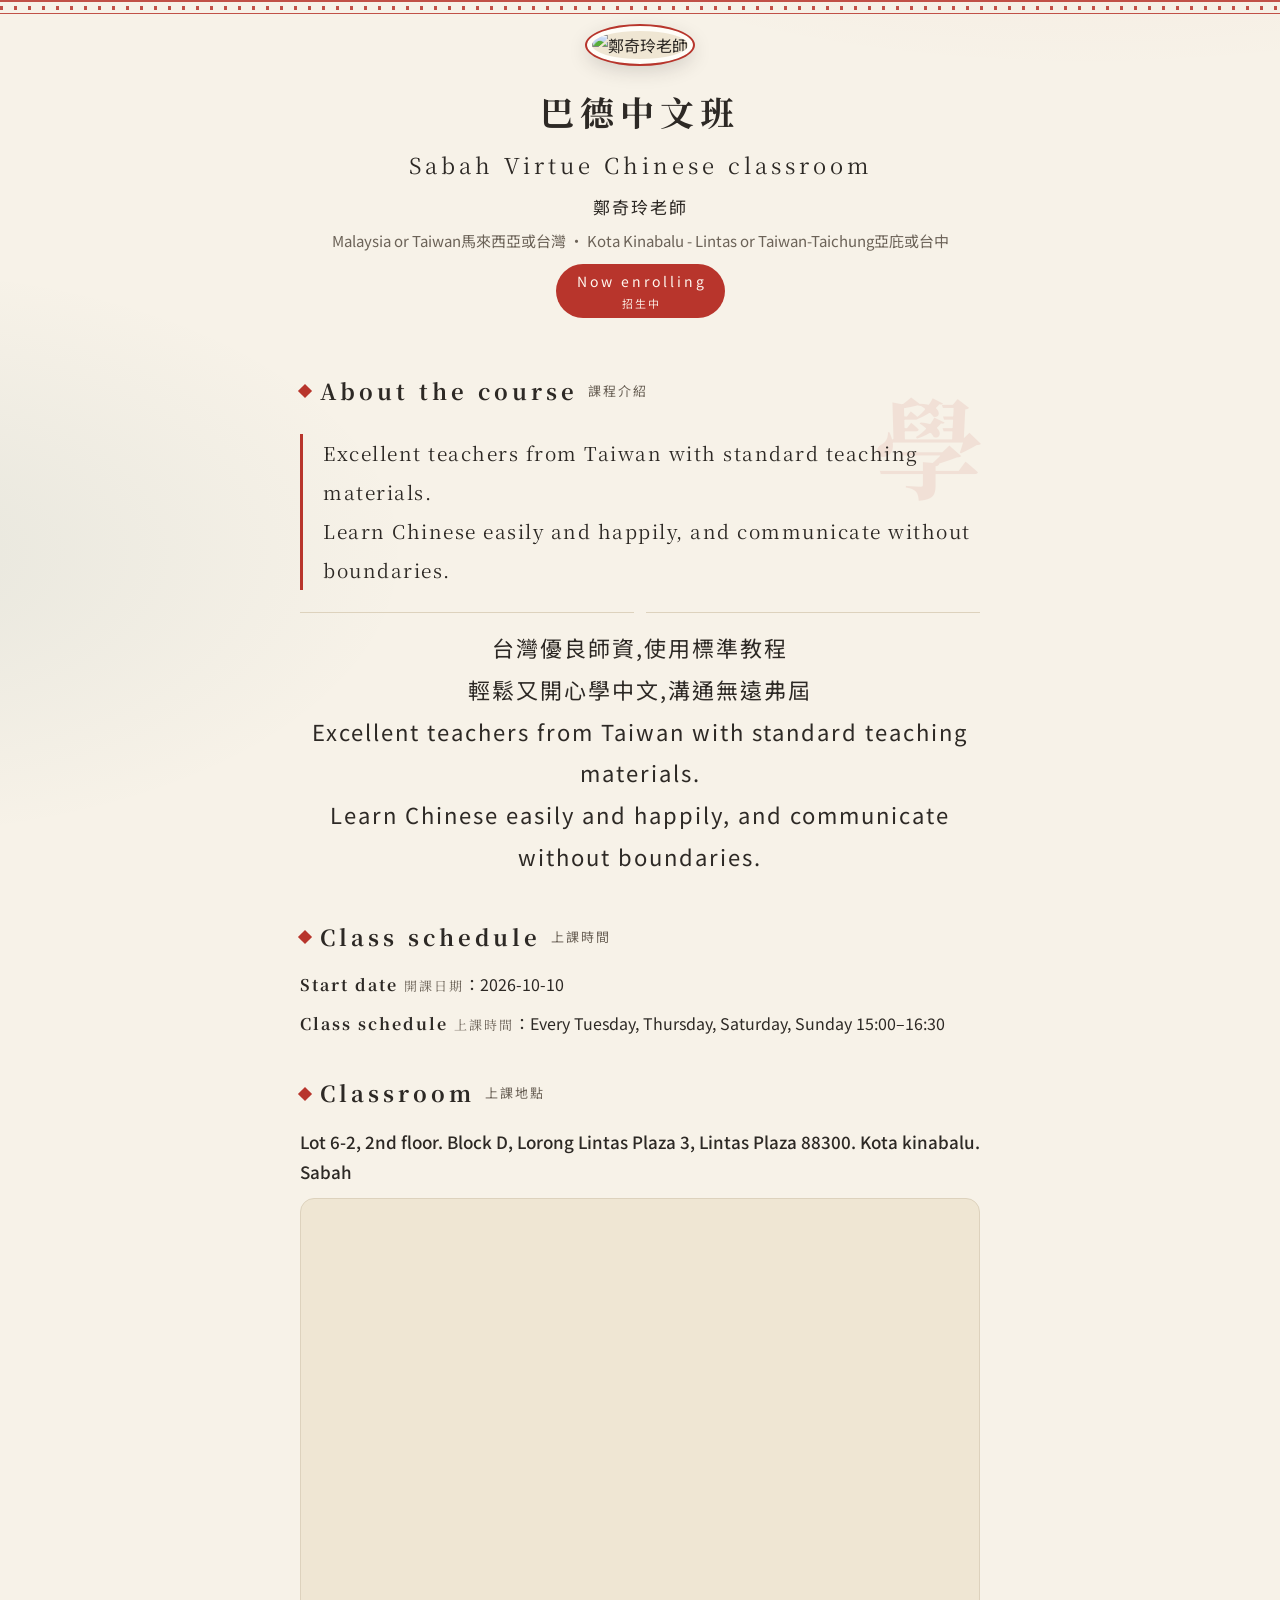
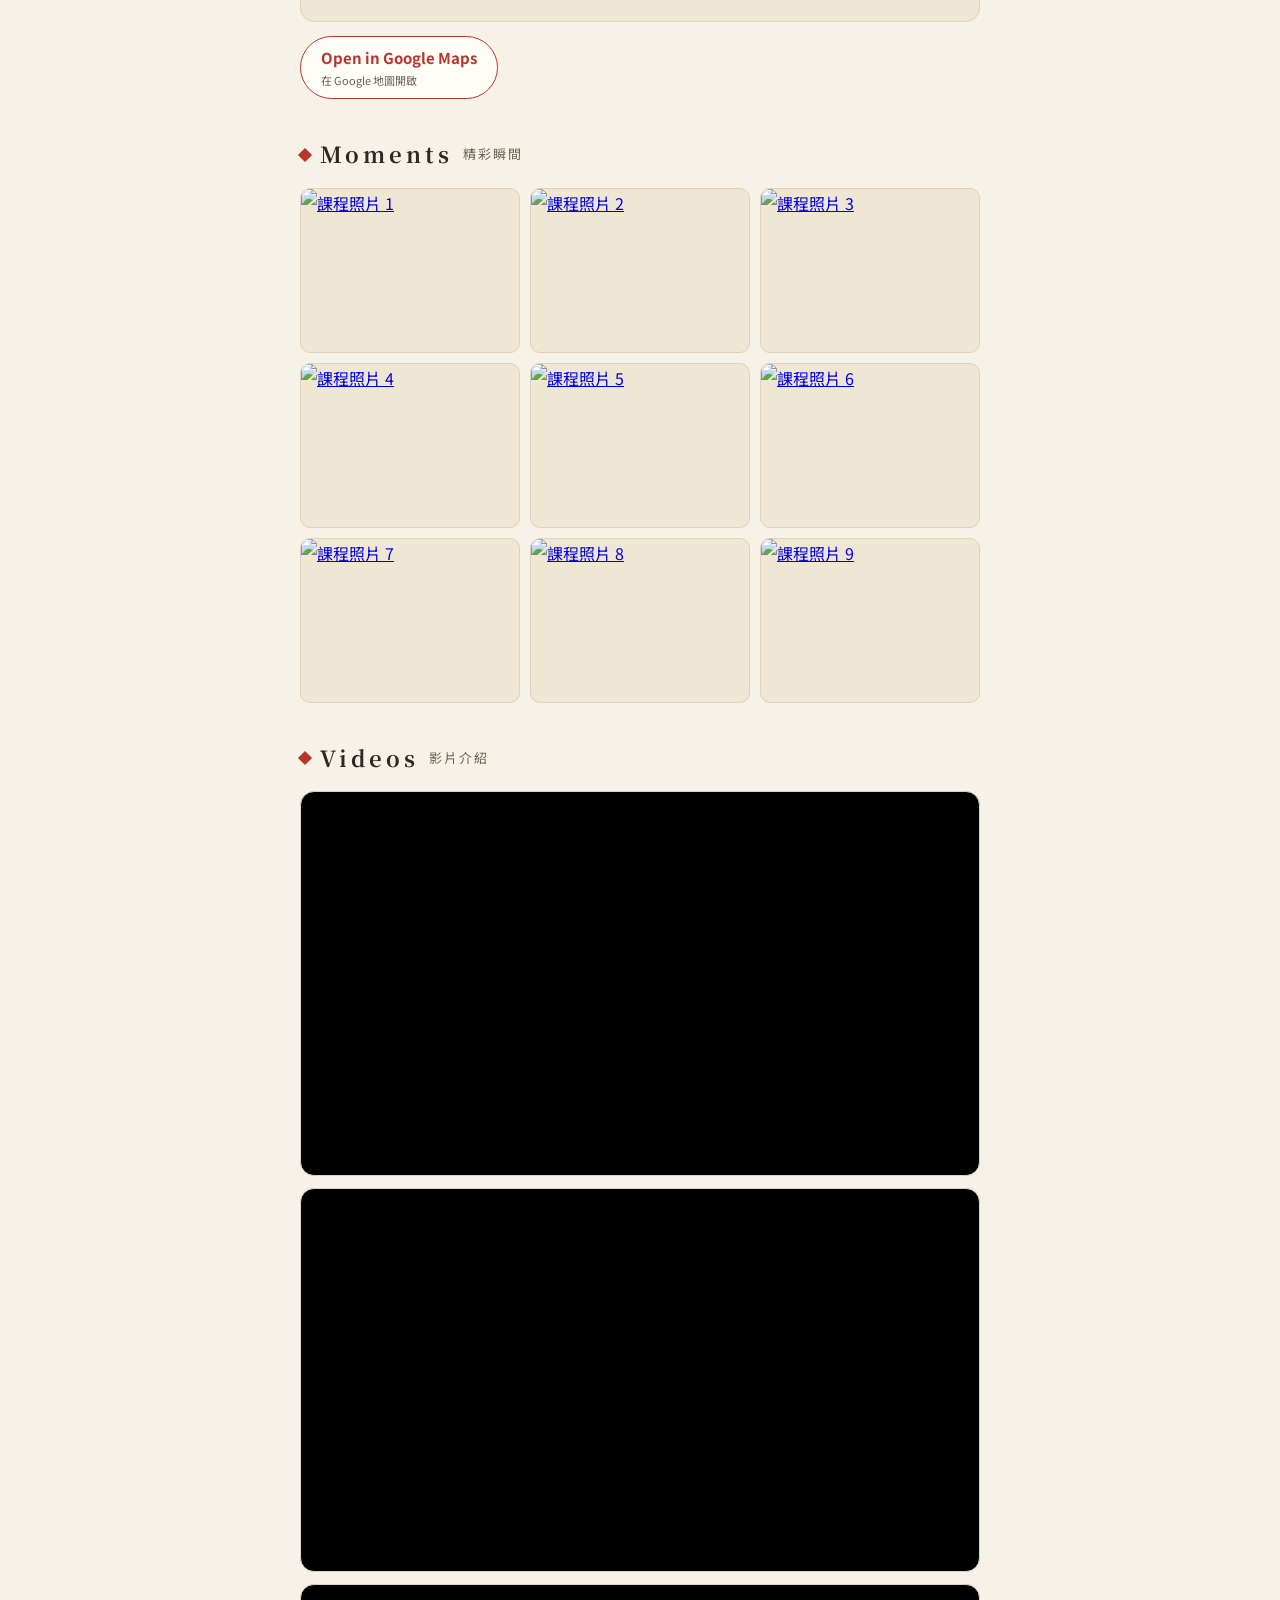
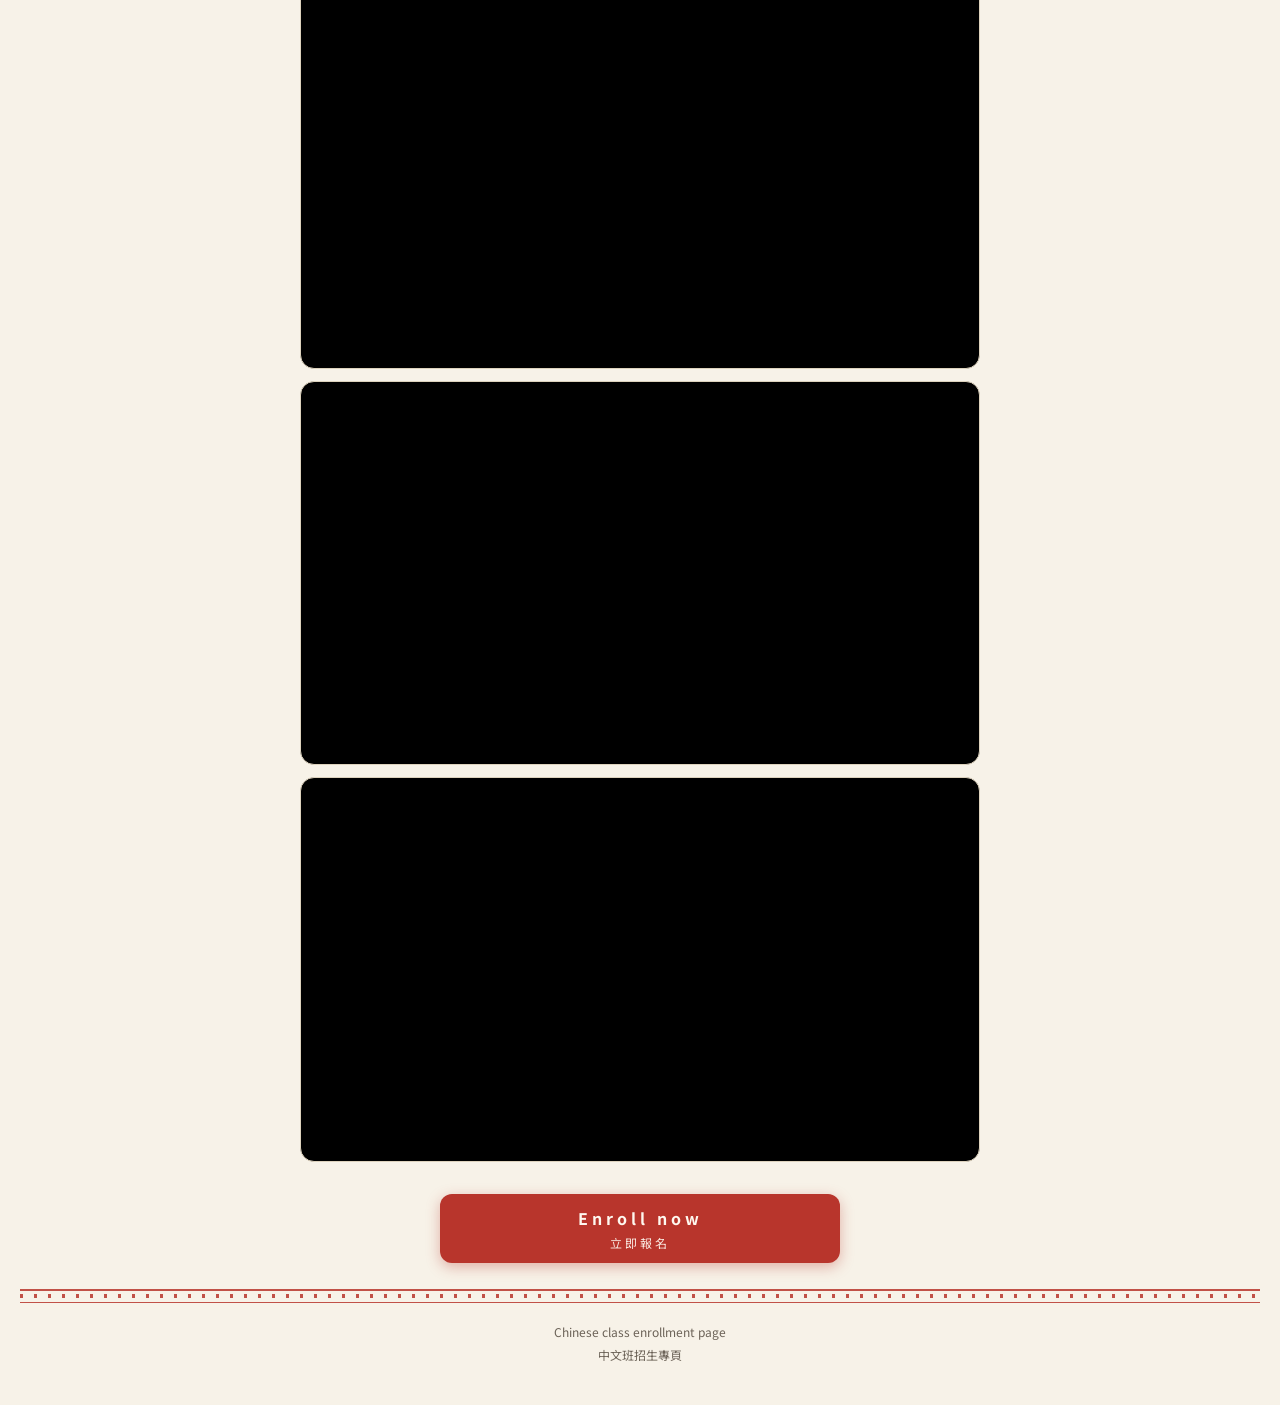
==== enroll/chi-ling/index.html @ 5f431980 "招生頁自動更新 2026-10-09T08:42:58Z" ====
<!doctype html>
<html lang="en">
<head>
  <meta charset="UTF-8">
  <meta name="viewport" content="width=device-width, initial-scale=1.0">
  <title>巴德中文班｜鄭奇玲老師 Chinese class enrollment</title>
  <meta name="description" content="Excellent teachers from Taiwan with standard teaching materials. Learn Chinese easily and happily, and communicate without boundaries.">
  <meta name="robots" content="index, follow">
  <link rel="canonical" href="https://f216002.github.io/chinese-sentence-bank-v4/enroll/chi-ling/">
  <!-- 社群預覽卡：每位老師專屬 -->
  <meta property="og:type" content="website">
  <meta property="og:title" content="巴德中文班｜鄭奇玲老師 Chinese class enrollment">
  <meta property="og:description" content="Excellent teachers from Taiwan with standard teaching materials. Learn Chinese easily and happily, and communicate without boundaries.">
  <meta property="og:image" content="https://firebasestorage.googleapis.com/v0/b/my-chinese-sentence-bank-v3.firebasestorage.app/o/enroll%2F7Zl9ZBmoELXYQCz175ms0uSG6B73%2Fphoto-1791462112506.jpg?alt=media&amp;token=58bddf80-79b1-4c9a-8285-f6beb4532a6b">
  <meta property="og:url" content="https://f216002.github.io/chinese-sentence-bank-v4/enroll/chi-ling/">
  <meta name="twitter:card" content="summary_large_image">
  <meta name="twitter:title" content="巴德中文班｜鄭奇玲老師 Chinese class enrollment">
  <meta name="twitter:description" content="Excellent teachers from Taiwan with standard teaching materials. Learn Chinese easily and happily, and communicate without boundaries.">
  <meta name="twitter:image" content="https://firebasestorage.googleapis.com/v0/b/my-chinese-sentence-bank-v3.firebasestorage.app/o/enroll%2F7Zl9ZBmoELXYQCz175ms0uSG6B73%2Fphoto-1791462112506.jpg?alt=media&amp;token=58bddf80-79b1-4c9a-8285-f6beb4532a6b">
  <link rel="preconnect" href="https://fonts.googleapis.com">
  <link rel="preconnect" href="https://fonts.gstatic.com" crossorigin>
  <link href="https://fonts.googleapis.com/css2?family=Noto+Sans+TC:wght@400;500;700&family=Noto+Serif+TC:wght@600;700&display=swap" rel="stylesheet">
  <style>/* ---- 全球中文班招生頁：公版樣式（中國風 × 現代感） ----
   傳統元素：宣紙底、水墨暈染、硃砂紅印章、回紋飾線、宋體標題；
   現代手法：手機優先、大留白、極簡排版、底部固定報名列。
   由 tools/generate-enroll-pages.js 內嵌進每位老師的靜態頁。 */
:root {
  --paper: #f7f2e8;
  --paper-deep: #efe6d3;
  --ink: #2d2925;
  --ink-soft: #6b6257;
  --cinnabar: #b8352c;
  --cinnabar-deep: #8f261e;
  --gold: #a8842c;
  --teal: #2f5d5a;
  --line: #ddd2bd;
  --card: #fffdf8;
}
* { box-sizing: border-box; }
html { -webkit-text-size-adjust: 100%; }
body {
  margin: 0;
  font-family: "Noto Sans TC", "PingFang TC", "Microsoft JhengHei", sans-serif;
  color: var(--ink);
  background:
    radial-gradient(1200px 500px at 85% -5%, rgba(184, 53, 44, 0.07), transparent 60%),
    radial-gradient(900px 480px at -10% 12%, rgba(47, 93, 90, 0.08), transparent 60%),
    radial-gradient(700px 700px at 50% 110%, rgba(168, 132, 44, 0.06), transparent 60%),
    var(--paper);
  line-height: 1.75;
}
/* 回紋飾線（簡化回紋意象） */
.fret {
  height: 14px;
  border-top: 2px solid var(--cinnabar);
  border-bottom: 1px solid var(--cinnabar);
  background-image: repeating-linear-gradient(90deg, var(--cinnabar) 0 3px, transparent 3px 14px);
  background-size: 100% 4px;
  background-repeat: no-repeat;
  background-position: center;
  opacity: 0.85;
}
.wrap { max-width: 720px; margin: 0 auto; padding: 0 20px; }

/* 主視覺 */
.hero { text-align: center; padding: 12px 0 10px; }
.hero-photo {
  width: 148px; height: 148px; object-fit: cover; border-radius: 50%;
  border: 5px solid var(--card);
  outline: 2px solid var(--cinnabar);
  box-shadow: 0 6px 20px rgba(45, 41, 37, 0.18);
  background: var(--paper-deep);
}
.hero h1 {
  font-family: "Noto Serif TC", serif; font-weight: 700;
  font-size: 34px; letter-spacing: 6px; margin: 18px 0 4px;
}
.hero .hero-sub { color: var(--ink-soft); font-size: 15px; margin: 0 0 10px; }
.hero .hero-class-local {
  font-family: "Noto Serif TC", serif; font-size: 22px; letter-spacing: 4px;
  color: var(--ink); margin: 2px 0 8px;
}
.hero .hero-teacher { color: var(--ink); font-size: 17px; letter-spacing: 2px; margin: 0 0 6px; }
.badge-open {
  display: inline-block;
  background: var(--cinnabar); color: #fff8f0;
  font-size: 14px; letter-spacing: 3px;
  padding: 5px 18px 5px 21px; border-radius: 999px;
  margin-bottom: 14px;
}
.badge-open .pill-zh { display: block; font-size: 11px; letter-spacing: 2px; opacity: 0.9; font-weight: 400; }
.hero-intro { text-align: left; margin: 6px 0 0; font-size: 16px; }

/* 區塊 */
.section { padding: 30px 0 6px; }
.section-title {
  display: flex; align-items: center; gap: 10px;
  font-family: "Noto Serif TC", serif; font-size: 22px; font-weight: 700;
  letter-spacing: 4px; margin: 0 0 14px;
}
.section-title::before {
  content: ""; width: 10px; height: 10px; background: var(--cinnabar);
  transform: rotate(45deg); flex: none;
}
.section-title .sec-zh { font-family: "Noto Sans TC", sans-serif; font-size: 13px; letter-spacing: 2px; color: var(--ink-soft); font-weight: 400; }
.card {
  background: var(--card); border: 1px solid var(--line); border-radius: 14px;
  padding: 20px; box-shadow: 0 2px 10px rgba(45, 41, 37, 0.06);
}
.card p { margin: 0 0 1em; }
.card p:last-child { margin-bottom: 0; }

/* 圖片牆 */
.gallery { display: grid; grid-template-columns: repeat(2, 1fr); gap: 10px; }
.g-thumb img {
  width: 100%; aspect-ratio: 4 / 3; object-fit: cover; border-radius: 10px;
  border: 1px solid var(--line); background: var(--paper-deep); cursor: zoom-in;
  display: block;
}
@media (min-width: 560px) { .gallery { grid-template-columns: repeat(3, 1fr); } }

/* 相簿燈箱：純 CSS（:target 彈出，點圖片切換放大／縮小），無 JavaScript */
.lightbox { position: fixed; inset: 0; z-index: 60; display: none; }
.lightbox:target { display: block; }
.lb-close { position: absolute; inset: 0; background: rgba(24, 19, 14, 0.93); }
.lb-x {
  position: absolute; top: 12px; right: 18px; z-index: 3;
  color: #fff8f0; font-size: 30px; line-height: 1; text-decoration: none; opacity: 0.9;
}
.lb-zoom { position: absolute; width: 1px; height: 1px; opacity: 0; }
.lb-stage {
  position: absolute; inset: 0; display: flex; align-items: center; justify-content: center;
  padding: 24px; pointer-events: none;
}
.lb-stage img {
  pointer-events: auto; max-width: min(94vw, 1000px); max-height: 86vh; object-fit: contain;
  border-radius: 10px; cursor: zoom-in; box-shadow: 0 12px 40px rgba(0, 0, 0, 0.5);
}
.lb-zoom:checked ~ .lb-stage { display: block; overflow: auto; text-align: center; }
.lb-zoom:checked ~ .lb-stage img { width: 175vw; max-width: 1600px; max-height: none; cursor: zoom-out; }

/* 影片 */
.video-list { display: grid; gap: 12px; }
.video-wrap { position: relative; padding-top: 56.25%; border-radius: 14px; overflow: hidden; border: 1px solid var(--line); background: #000; }
.video-wrap iframe { position: absolute; inset: 0; width: 100%; height: 100%; border: 0; }

/* 上課地點 */
.map-address { font-size: 17px; font-weight: 500; margin: 0 0 12px; }
.map-wrap { position: relative; padding-top: 62%; border-radius: 14px; overflow: hidden; border: 1px solid var(--line); background: var(--paper-deep); margin-bottom: 14px; }
.map-wrap iframe { position: absolute; inset: 0; width: 100%; height: 100%; border: 0; }
.map-open { display: inline-block; text-decoration: none; color: var(--cinnabar); font-weight: 700; border: 1px solid var(--cinnabar); border-radius: 999px; padding: 8px 20px; font-size: 15px; background: var(--card); }
.map-open .lb-zh { display: block; font-size: 11px; font-weight: 400; }

/* 上課時間 */
.schedule-card p { margin: 0 0 10px; font-size: 16px; }
.schedule-card p:last-child { margin-bottom: 0; }
.schedule-card strong { font-family: "Noto Serif TC", serif; letter-spacing: 2px; }

/* 社群按鈕 */
.social-list { display: grid; gap: 10px; }
.social-btn {
  display: flex; align-items: center; gap: 12px;
  background: var(--card); border: 1px solid var(--line); border-radius: 12px;
  padding: 13px 16px; text-decoration: none; color: var(--ink); font-size: 16px;
}
.social-btn:hover { border-color: var(--cinnabar); }
.social-tag {
  flex: none; font-size: 12px; letter-spacing: 1px; color: #fff8f0;
  background: var(--teal); border-radius: 6px; padding: 3px 9px;
}
.social-btn small { display: block; color: var(--ink-soft); font-size: 12px; }

/* 底部報名區：一般文件流，置於頁尾上方，不隨捲動固定 */
.cta-bar { max-width: 720px; margin: 26px auto 0; padding: 0 20px; }
.cta-inner { max-width: 400px; margin: 0 auto; }
.cta-button {
  display: block; text-align: center; text-decoration: none;
  background: var(--cinnabar); color: #fff8f0;
  font-size: 16px; letter-spacing: 4px; font-weight: 700;
  padding: 10px; border-radius: 12px;
  box-shadow: 0 4px 14px rgba(184, 53, 44, 0.35);
}
.cta-button:hover { background: var(--cinnabar-deep); }
.cta-button .cta-zh { display: block; font-size: 12px; letter-spacing: 3px; font-weight: 400; opacity: 0.92; }

.site-footer { text-align: center; color: var(--ink-soft); font-size: 12px; padding: 26px 20px 40px; }
.site-footer .ft-zh { display: block; margin-top: 2px; }

/* 課程介紹：文人排版——硃砂豎線引文、「學」字淡印、細線分隔中文對照 */
.intro-art { position: relative; margin: 4px 0 0; padding: 10px 0 4px; }
.intro-mark {
  position: absolute; right: -4px; top: -36px; z-index: 0;
  font-family: "Noto Serif TC", serif; font-weight: 700; font-size: 110px; line-height: 1;
  color: var(--cinnabar); opacity: 0.09; pointer-events: none; user-select: none;
}
.intro-verse { position: relative; z-index: 1; border-left: 3px solid var(--cinnabar); padding-left: 20px; }
.intro-verse p {
  font-family: "Noto Serif TC", "Noto Serif", serif;
  font-size: 19px; line-height: 2.05; letter-spacing: 1.5px;
  color: var(--ink); margin: 0 0 14px;
}
.intro-verse p:last-child { margin-bottom: 0; }
.intro-sep { display: flex; align-items: center; gap: 12px; margin: 22px 0 14px; }
.intro-sep::before, .intro-sep::after { content: ""; flex: 1; height: 1px; background: var(--line); }
.intro-zh-text p {
  font-family: "Noto Sans TC", sans-serif; font-size: 22px; line-height: 1.9; letter-spacing: 2px;
  text-align: center; color: var(--ink); margin: 0 0 10px;
}
.intro-zh-text p:last-child { margin-bottom: 0; }
.zh-chip { display: inline-block; font-size: 11px; letter-spacing: 2px; border: 1px solid var(--line); border-radius: 6px; padding: 1px 8px; margin-bottom: 8px; color: var(--ink-soft); }
/* 雙語小標（上課時間卡等）：中文較小、顏色較淡 */
.lb-zh { font-size: 13px; font-weight: 400; color: var(--ink-soft); }
.sr-only { position: absolute; width: 1px; height: 1px; overflow: hidden; clip: rect(0 0 0 0); }
</style>
</head>
<body>
  <div class="fret" aria-hidden="true"></div>

  <div class="wrap">
    <section class="hero">
      <img class="hero-photo" src="https://firebasestorage.googleapis.com/v0/b/my-chinese-sentence-bank-v3.firebasestorage.app/o/enroll%2F7Zl9ZBmoELXYQCz175ms0uSG6B73%2Fphoto-1791462112506.jpg?alt=media&amp;token=58bddf80-79b1-4c9a-8285-f6beb4532a6b" alt="鄭奇玲老師">
      <h1>巴德中文班</h1>
      <p class="hero-class-local">Sabah Virtue Chinese classroom</p>
      <p class="hero-teacher">鄭奇玲老師</p>
      <p class="hero-sub">Malaysia or Taiwan馬來西亞或台灣 · Kota Kinabalu - Lintas or Taiwan-Taichung亞庇或台中</p>
      <div><span class="badge-open"><span class="pill-local">Now enrolling</span><span class="pill-zh">招生中</span></span></div>
    </section>

    <section class="section" aria-label="About the course"><h2 class="section-title"><span class="sec-local">About the course</span><span class="sec-zh">課程介紹</span></h2><div class="intro-art"><span class="intro-mark" aria-hidden="true">學</span><div class="intro-verse"><p>Excellent teachers from Taiwan with standard teaching materials.<br>Learn Chinese easily and happily, and communicate without boundaries.</p></div><div class="intro-sep" aria-hidden="true"></div><div class="intro-zh-text"><p>台灣優良師資,使用標準教程<br>輕鬆又開心學中文,溝通無遠弗屆<br>Excellent teachers from Taiwan with standard teaching materials.<br>Learn Chinese easily and happily, and communicate without boundaries.</p></div></div></section>
    <section class="section" aria-label="Class schedule"><h2 class="section-title"><span class="sec-local">Class schedule</span><span class="sec-zh">上課時間</span></h2><div class="schedule-card"><p><strong><span class="lb-local">Start date</span> <span class="lb-zh">開課日期</span></strong>：2026-10-10</p><p><strong><span class="lb-local">Class schedule</span> <span class="lb-zh">上課時間</span></strong>：Every Tuesday, Thursday, Saturday, Sunday 15:00–16:30</p></div></section>
    <section class="section" aria-label="Classroom"><h2 class="section-title"><span class="sec-local">Classroom</span><span class="sec-zh">上課地點</span></h2><p class="map-address">Lot 6-2, 2nd floor. Block D, Lorong Lintas Plaza 3, Lintas Plaza 88300. Kota kinabalu. Sabah</p><div class="map-wrap"><iframe src="https://www.google.com/maps?q=Lot%206-2%2C%202nd%20floor.%20Block%20D%2C%20Lorong%20Lintas%20Plaza%203%2C%20Lintas%20Plaza%2088300.%20Kota%20kinabalu.%20Sabah&amp;output=embed" title="教室地圖" loading="lazy" referrerpolicy="no-referrer-when-downgrade"></iframe></div><a class="map-open" href="https://maps.app.goo.gl/TLpxctVhs1ihpszS7" target="_blank" rel="noopener"><span class="lb-local">Open in Google Maps</span> <span class="lb-zh">在 Google 地圖開啟</span></a></section>
    <section class="section" aria-label="Moments"><h2 class="section-title"><span class="sec-local">Moments</span><span class="sec-zh">精彩瞬間</span></h2><div class="gallery"><a class="g-thumb" href="#g0"><img src="https://firebasestorage.googleapis.com/v0/b/my-chinese-sentence-bank-v3.firebasestorage.app/o/enroll%2F7Zl9ZBmoELXYQCz175ms0uSG6B73%2Fimg-1791466266051.jpg?alt=media&amp;token=b46a3cc1-6f1b-413e-83ed-8c666a830e32" alt="課程照片 1" loading="lazy"></a><a class="g-thumb" href="#g1"><img src="https://firebasestorage.googleapis.com/v0/b/my-chinese-sentence-bank-v3.firebasestorage.app/o/enroll%2F7Zl9ZBmoELXYQCz175ms0uSG6B73%2Fimg-1791470137867.jpg?alt=media&amp;token=84ba395e-6a41-4e07-ad87-c016dc58287a" alt="課程照片 2" loading="lazy"></a><a class="g-thumb" href="#g2"><img src="https://firebasestorage.googleapis.com/v0/b/my-chinese-sentence-bank-v3.firebasestorage.app/o/enroll%2F7Zl9ZBmoELXYQCz175ms0uSG6B73%2Fimg-1791514908068.jpg?alt=media&amp;token=a74e9032-0c2e-4685-8ac6-aa174a2d2954" alt="課程照片 3" loading="lazy"></a><a class="g-thumb" href="#g3"><img src="https://firebasestorage.googleapis.com/v0/b/my-chinese-sentence-bank-v3.firebasestorage.app/o/enroll%2F7Zl9ZBmoELXYQCz175ms0uSG6B73%2Fimg-1791514933180.jpg?alt=media&amp;token=e838b2f8-82b6-4b48-bb02-030cd636916c" alt="課程照片 4" loading="lazy"></a><a class="g-thumb" href="#g4"><img src="https://firebasestorage.googleapis.com/v0/b/my-chinese-sentence-bank-v3.firebasestorage.app/o/enroll%2F7Zl9ZBmoELXYQCz175ms0uSG6B73%2Fimg-1791515143484.jpg?alt=media&amp;token=0d62fe5f-4d83-4ff7-8f29-95b477c48316" alt="課程照片 5" loading="lazy"></a><a class="g-thumb" href="#g5"><img src="https://firebasestorage.googleapis.com/v0/b/my-chinese-sentence-bank-v3.firebasestorage.app/o/enroll%2F7Zl9ZBmoELXYQCz175ms0uSG6B73%2Fimg-1791515476094.jpg?alt=media&amp;token=4d2a96e6-1628-4658-bd4d-972327078ec0" alt="課程照片 6" loading="lazy"></a><a class="g-thumb" href="#g6"><img src="https://firebasestorage.googleapis.com/v0/b/my-chinese-sentence-bank-v3.firebasestorage.app/o/enroll%2F7Zl9ZBmoELXYQCz175ms0uSG6B73%2Fimg-1791515726312.jpg?alt=media&amp;token=bd76c2ab-c0e9-42af-b371-14a496903487" alt="課程照片 7" loading="lazy"></a><a class="g-thumb" href="#g7"><img src="https://firebasestorage.googleapis.com/v0/b/my-chinese-sentence-bank-v3.firebasestorage.app/o/enroll%2F7Zl9ZBmoELXYQCz175ms0uSG6B73%2Fimg-1791515934117.jpg?alt=media&amp;token=7e900f81-1bb8-4a03-b4a8-89f3024a7714" alt="課程照片 8" loading="lazy"></a><a class="g-thumb" href="#g8"><img src="https://firebasestorage.googleapis.com/v0/b/my-chinese-sentence-bank-v3.firebasestorage.app/o/enroll%2F7Zl9ZBmoELXYQCz175ms0uSG6B73%2Fimg-1791516399561.jpg?alt=media&amp;token=a8ce812a-f2c9-4913-8ec3-01eea59ffeb5" alt="課程照片 9" loading="lazy"></a></div><div class="lightbox" id="g0" role="dialog" aria-label="課程照片 1"><a class="lb-close" href="#!" aria-label="關閉"></a><a class="lb-x" href="#!" aria-label="關閉">✕</a><input class="lb-zoom" type="checkbox" id="gz0" aria-hidden="true" tabindex="-1"><label class="lb-stage" for="gz0"><img src="https://firebasestorage.googleapis.com/v0/b/my-chinese-sentence-bank-v3.firebasestorage.app/o/enroll%2F7Zl9ZBmoELXYQCz175ms0uSG6B73%2Fimg-1791466266051.jpg?alt=media&amp;token=b46a3cc1-6f1b-413e-83ed-8c666a830e32" alt="課程照片 1" title="點擊放大／縮小"></label></div><div class="lightbox" id="g1" role="dialog" aria-label="課程照片 2"><a class="lb-close" href="#!" aria-label="關閉"></a><a class="lb-x" href="#!" aria-label="關閉">✕</a><input class="lb-zoom" type="checkbox" id="gz1" aria-hidden="true" tabindex="-1"><label class="lb-stage" for="gz1"><img src="https://firebasestorage.googleapis.com/v0/b/my-chinese-sentence-bank-v3.firebasestorage.app/o/enroll%2F7Zl9ZBmoELXYQCz175ms0uSG6B73%2Fimg-1791470137867.jpg?alt=media&amp;token=84ba395e-6a41-4e07-ad87-c016dc58287a" alt="課程照片 2" title="點擊放大／縮小"></label></div><div class="lightbox" id="g2" role="dialog" aria-label="課程照片 3"><a class="lb-close" href="#!" aria-label="關閉"></a><a class="lb-x" href="#!" aria-label="關閉">✕</a><input class="lb-zoom" type="checkbox" id="gz2" aria-hidden="true" tabindex="-1"><label class="lb-stage" for="gz2"><img src="https://firebasestorage.googleapis.com/v0/b/my-chinese-sentence-bank-v3.firebasestorage.app/o/enroll%2F7Zl9ZBmoELXYQCz175ms0uSG6B73%2Fimg-1791514908068.jpg?alt=media&amp;token=a74e9032-0c2e-4685-8ac6-aa174a2d2954" alt="課程照片 3" title="點擊放大／縮小"></label></div><div class="lightbox" id="g3" role="dialog" aria-label="課程照片 4"><a class="lb-close" href="#!" aria-label="關閉"></a><a class="lb-x" href="#!" aria-label="關閉">✕</a><input class="lb-zoom" type="checkbox" id="gz3" aria-hidden="true" tabindex="-1"><label class="lb-stage" for="gz3"><img src="https://firebasestorage.googleapis.com/v0/b/my-chinese-sentence-bank-v3.firebasestorage.app/o/enroll%2F7Zl9ZBmoELXYQCz175ms0uSG6B73%2Fimg-1791514933180.jpg?alt=media&amp;token=e838b2f8-82b6-4b48-bb02-030cd636916c" alt="課程照片 4" title="點擊放大／縮小"></label></div><div class="lightbox" id="g4" role="dialog" aria-label="課程照片 5"><a class="lb-close" href="#!" aria-label="關閉"></a><a class="lb-x" href="#!" aria-label="關閉">✕</a><input class="lb-zoom" type="checkbox" id="gz4" aria-hidden="true" tabindex="-1"><label class="lb-stage" for="gz4"><img src="https://firebasestorage.googleapis.com/v0/b/my-chinese-sentence-bank-v3.firebasestorage.app/o/enroll%2F7Zl9ZBmoELXYQCz175ms0uSG6B73%2Fimg-1791515143484.jpg?alt=media&amp;token=0d62fe5f-4d83-4ff7-8f29-95b477c48316" alt="課程照片 5" title="點擊放大／縮小"></label></div><div class="lightbox" id="g5" role="dialog" aria-label="課程照片 6"><a class="lb-close" href="#!" aria-label="關閉"></a><a class="lb-x" href="#!" aria-label="關閉">✕</a><input class="lb-zoom" type="checkbox" id="gz5" aria-hidden="true" tabindex="-1"><label class="lb-stage" for="gz5"><img src="https://firebasestorage.googleapis.com/v0/b/my-chinese-sentence-bank-v3.firebasestorage.app/o/enroll%2F7Zl9ZBmoELXYQCz175ms0uSG6B73%2Fimg-1791515476094.jpg?alt=media&amp;token=4d2a96e6-1628-4658-bd4d-972327078ec0" alt="課程照片 6" title="點擊放大／縮小"></label></div><div class="lightbox" id="g6" role="dialog" aria-label="課程照片 7"><a class="lb-close" href="#!" aria-label="關閉"></a><a class="lb-x" href="#!" aria-label="關閉">✕</a><input class="lb-zoom" type="checkbox" id="gz6" aria-hidden="true" tabindex="-1"><label class="lb-stage" for="gz6"><img src="https://firebasestorage.googleapis.com/v0/b/my-chinese-sentence-bank-v3.firebasestorage.app/o/enroll%2F7Zl9ZBmoELXYQCz175ms0uSG6B73%2Fimg-1791515726312.jpg?alt=media&amp;token=bd76c2ab-c0e9-42af-b371-14a496903487" alt="課程照片 7" title="點擊放大／縮小"></label></div><div class="lightbox" id="g7" role="dialog" aria-label="課程照片 8"><a class="lb-close" href="#!" aria-label="關閉"></a><a class="lb-x" href="#!" aria-label="關閉">✕</a><input class="lb-zoom" type="checkbox" id="gz7" aria-hidden="true" tabindex="-1"><label class="lb-stage" for="gz7"><img src="https://firebasestorage.googleapis.com/v0/b/my-chinese-sentence-bank-v3.firebasestorage.app/o/enroll%2F7Zl9ZBmoELXYQCz175ms0uSG6B73%2Fimg-1791515934117.jpg?alt=media&amp;token=7e900f81-1bb8-4a03-b4a8-89f3024a7714" alt="課程照片 8" title="點擊放大／縮小"></label></div><div class="lightbox" id="g8" role="dialog" aria-label="課程照片 9"><a class="lb-close" href="#!" aria-label="關閉"></a><a class="lb-x" href="#!" aria-label="關閉">✕</a><input class="lb-zoom" type="checkbox" id="gz8" aria-hidden="true" tabindex="-1"><label class="lb-stage" for="gz8"><img src="https://firebasestorage.googleapis.com/v0/b/my-chinese-sentence-bank-v3.firebasestorage.app/o/enroll%2F7Zl9ZBmoELXYQCz175ms0uSG6B73%2Fimg-1791516399561.jpg?alt=media&amp;token=a8ce812a-f2c9-4913-8ec3-01eea59ffeb5" alt="課程照片 9" title="點擊放大／縮小"></label></div></section>
    <section class="section" aria-label="Videos"><h2 class="section-title"><span class="sec-local">Videos</span><span class="sec-zh">影片介紹</span></h2><div class="video-list"><div class="video-wrap"><iframe src="https://www.youtube-nocookie.com/embed/LZwxkRQb9Y4" title="課程介紹影片" allow="accelerometer; autoplay; clipboard-write; encrypted-media; gyroscope; picture-in-picture" allowfullscreen loading="lazy"></iframe></div><div class="video-wrap"><iframe src="https://www.youtube-nocookie.com/embed/0771KkV4ELk" title="課程介紹影片" allow="accelerometer; autoplay; clipboard-write; encrypted-media; gyroscope; picture-in-picture" allowfullscreen loading="lazy"></iframe></div><div class="video-wrap"><iframe src="https://www.youtube-nocookie.com/embed/03qV16clyoA" title="課程介紹影片" allow="accelerometer; autoplay; clipboard-write; encrypted-media; gyroscope; picture-in-picture" allowfullscreen loading="lazy"></iframe></div><div class="video-wrap"><iframe src="https://www.youtube-nocookie.com/embed/k5jV5dcKJvo" title="課程介紹影片" allow="accelerometer; autoplay; clipboard-write; encrypted-media; gyroscope; picture-in-picture" allowfullscreen loading="lazy"></iframe></div><div class="video-wrap"><iframe src="https://www.youtube-nocookie.com/embed/8JqTMsTWngM" title="課程介紹影片" allow="accelerometer; autoplay; clipboard-write; encrypted-media; gyroscope; picture-in-picture" allowfullscreen loading="lazy"></iframe></div></div></section>
    
  </div>

  <div class="cta-bar">
    <div class="cta-inner">
      <a class="cta-button" href="https://forms.gle/hoPtLTTCx16by5tXA" target="_blank" rel="noopener"><span class="cta-local">Enroll now</span><span class="cta-zh">立即報名</span></a>
    </div>
  </div>

  <footer class="site-footer">
    <div class="fret" aria-hidden="true" style="margin-bottom: 18px;"></div>
    Chinese class enrollment page <span class="ft-zh">中文班招生專頁</span>
  </footer>
</body>
</html>
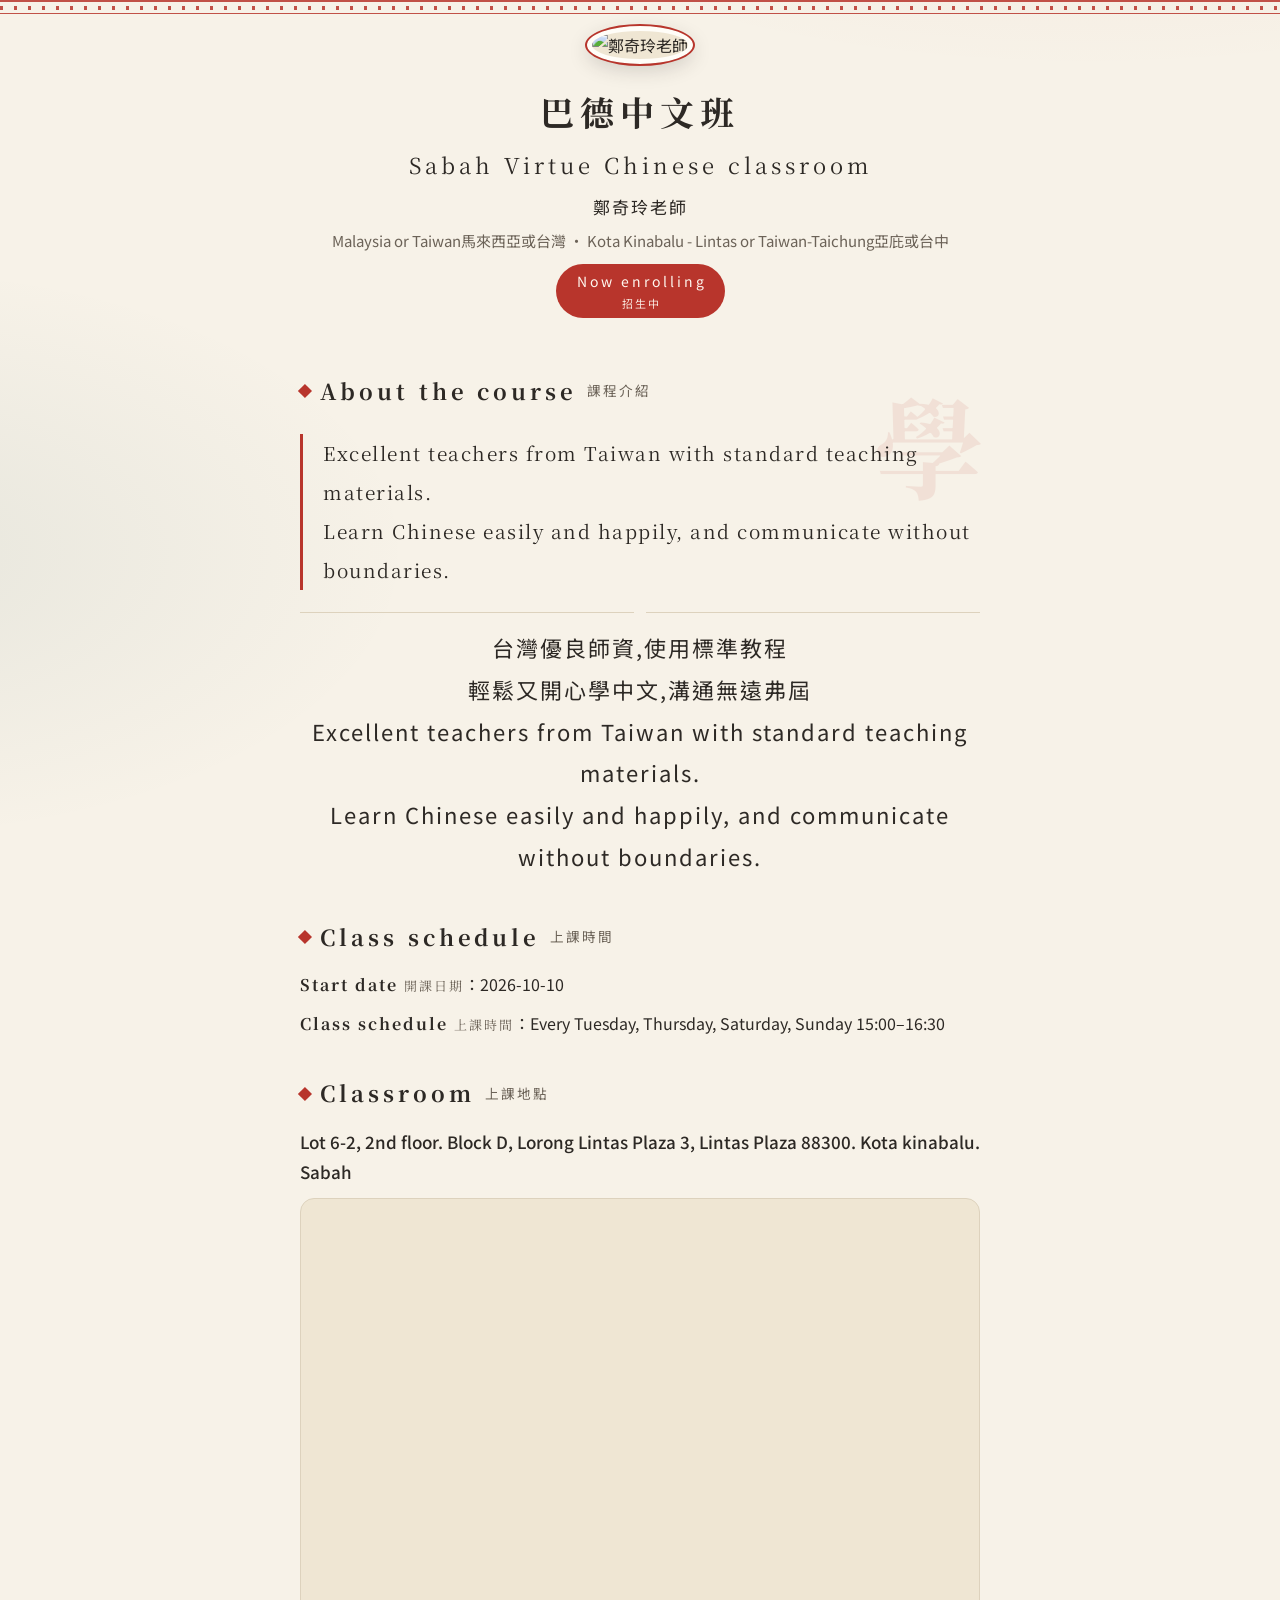
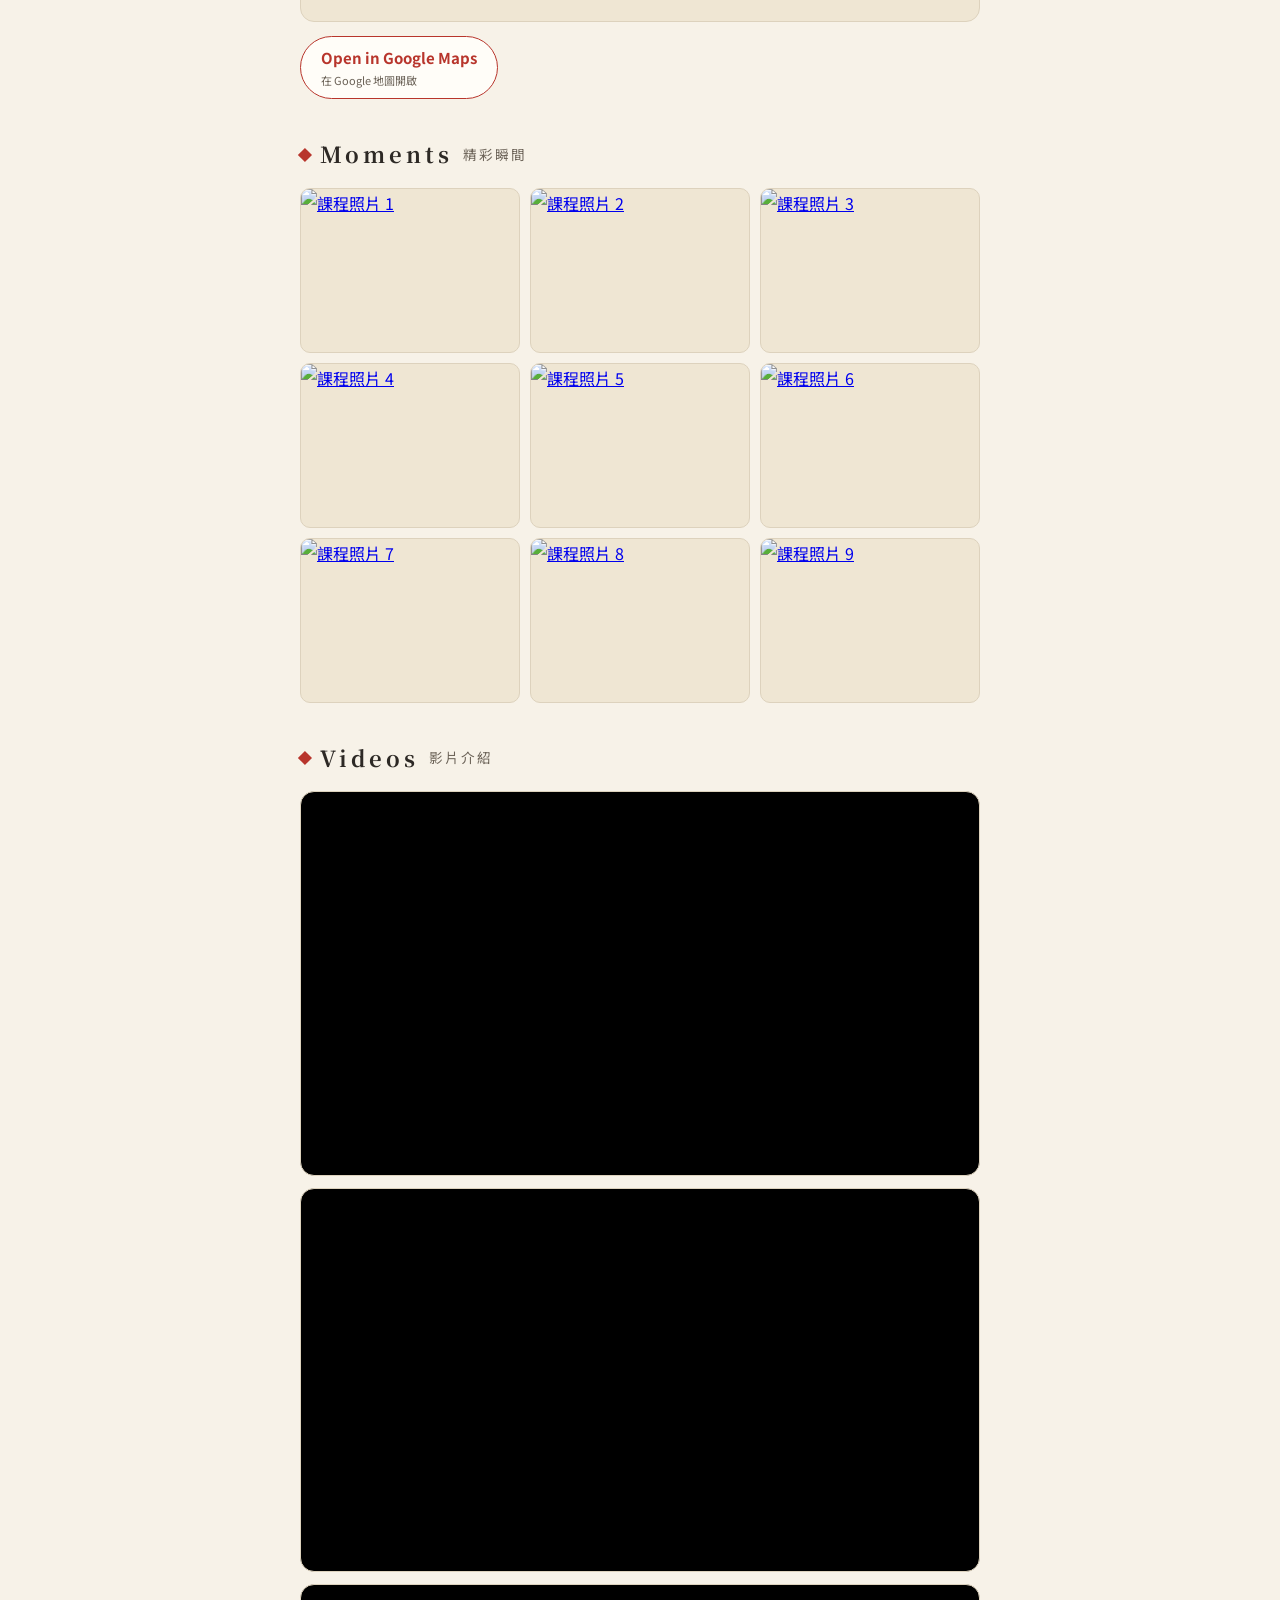
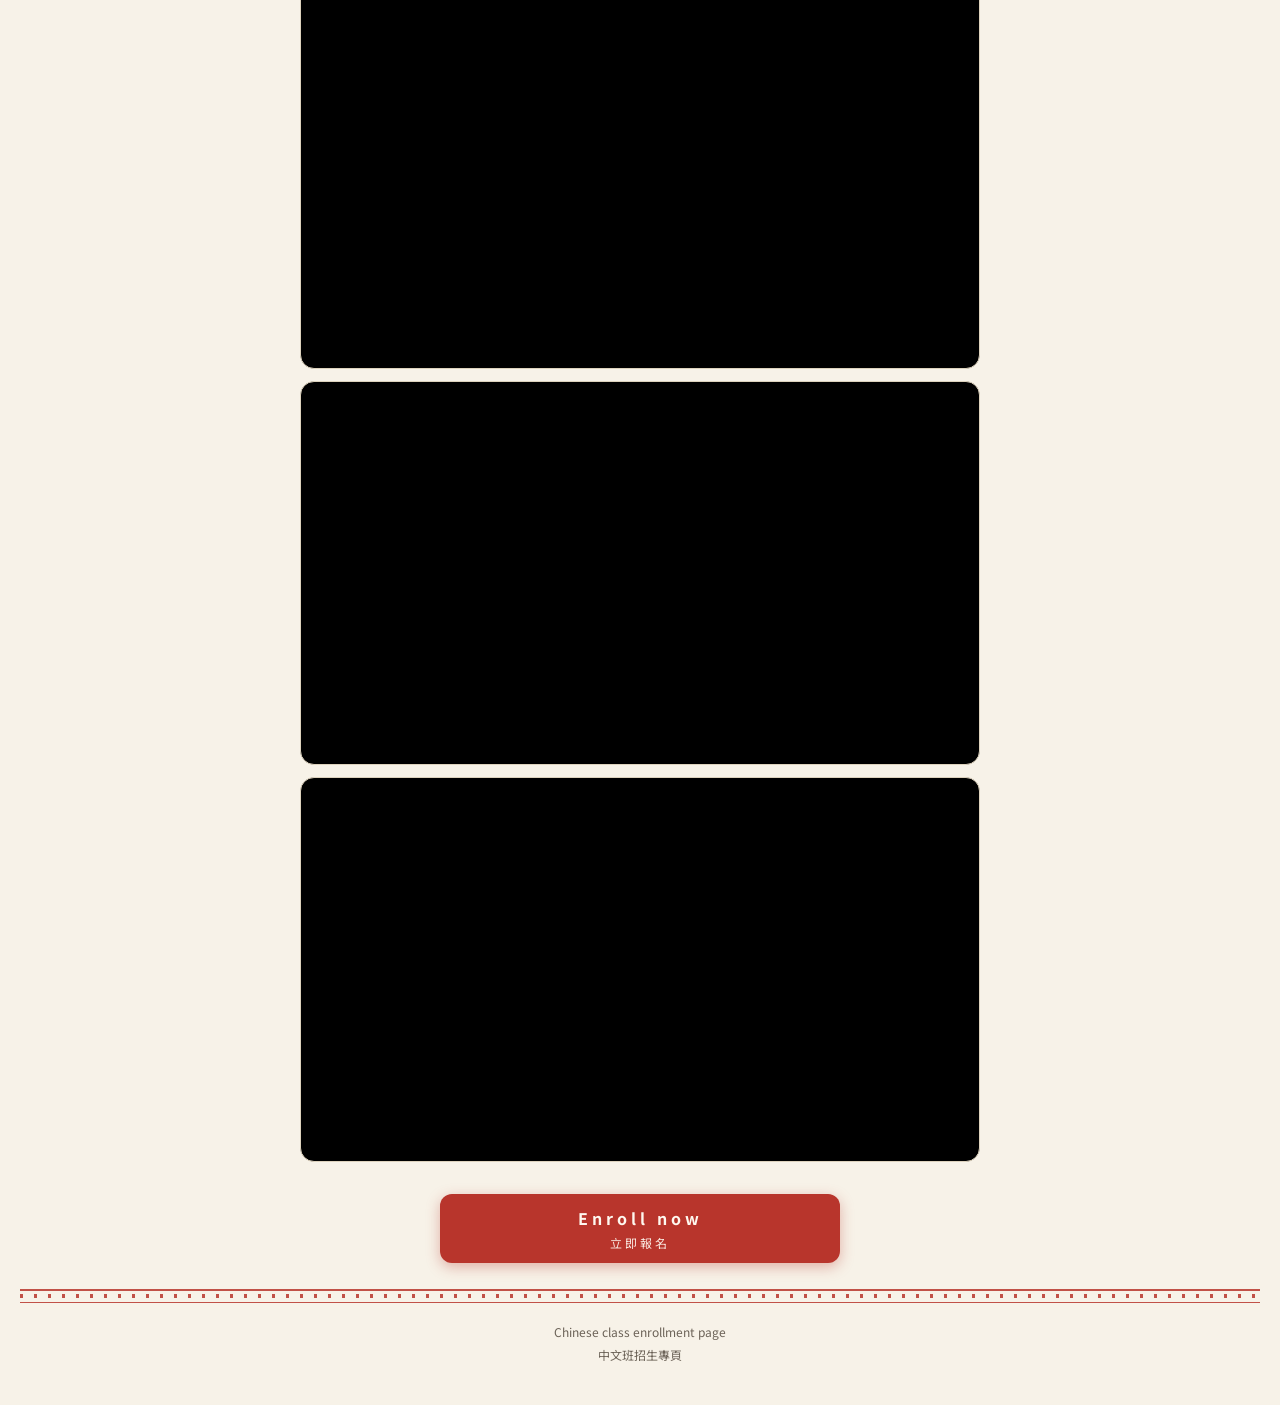
==== commit 956c63f4: "招生頁自動更新 2026-10-09T09:07:01Z" ====
--- a/enroll/chi-ling/index.html
+++ b/enroll/chi-ling/index.html
@@ -94,15 +94,20 @@
 /* 區塊 */
 .section { padding: 30px 0 6px; }
 .section-title {
-  display: flex; align-items: center; gap: 10px;
-  font-family: "Noto Serif TC", serif; font-size: 22px; font-weight: 700;
-  letter-spacing: 4px; margin: 0 0 14px;
+  display: flex; align-items: center; flex-wrap: wrap; gap: 4px 10px;
+  font-family: "Noto Serif TC", serif;
+  font-size: clamp(17px, 5.4vw, 22px); font-weight: 700;
+  letter-spacing: 0.18em; margin: 0 0 14px;
 }
 .section-title::before {
-  content: ""; width: 10px; height: 10px; background: var(--cinnabar);
+  content: ""; width: 0.45em; height: 0.45em; background: var(--cinnabar);
   transform: rotate(45deg); flex: none;
 }
-.section-title .sec-zh { font-family: "Noto Sans TC", sans-serif; font-size: 13px; letter-spacing: 2px; color: var(--ink-soft); font-weight: 400; }
+.section-title .sec-zh {
+  font-family: "Noto Sans TC", sans-serif;
+  font-size: 0.62em; letter-spacing: 0.15em; color: var(--ink-soft); font-weight: 400;
+  white-space: nowrap; /* 中文副標永不斷字，空間不足時整塊換到下一行 */
+}
 .card {
   background: var(--card); border: 1px solid var(--line); border-radius: 14px;
   padding: 20px; box-shadow: 0 2px 10px rgba(45, 41, 37, 0.06);
@@ -127,6 +132,14 @@
   position: absolute; top: 12px; right: 18px; z-index: 3;
   color: #fff8f0; font-size: 30px; line-height: 1; text-decoration: none; opacity: 0.9;
 }
+.lb-prev, .lb-next {
+  position: absolute; top: 50%; transform: translateY(-50%); z-index: 3;
+  color: #fff8f0; font-size: 46px; line-height: 1; text-decoration: none;
+  opacity: 0.85; padding: 16px 12px; user-select: none;
+}
+.lb-prev { left: 6px; }
+.lb-next { right: 6px; }
+.lb-prev:hover, .lb-next:hover { opacity: 1; }
 .lb-zoom { position: absolute; width: 1px; height: 1px; opacity: 0; }
 .lb-stage {
   position: absolute; inset: 0; display: flex; align-items: center; justify-content: center;
@@ -228,8 +241,8 @@
 
     <section class="section" aria-label="About the course"><h2 class="section-title"><span class="sec-local">About the course</span><span class="sec-zh">課程介紹</span></h2><div class="intro-art"><span class="intro-mark" aria-hidden="true">學</span><div class="intro-verse"><p>Excellent teachers from Taiwan with standard teaching materials.<br>Learn Chinese easily and happily, and communicate without boundaries.</p></div><div class="intro-sep" aria-hidden="true"></div><div class="intro-zh-text"><p>台灣優良師資,使用標準教程<br>輕鬆又開心學中文,溝通無遠弗屆<br>Excellent teachers from Taiwan with standard teaching materials.<br>Learn Chinese easily and happily, and communicate without boundaries.</p></div></div></section>
     <section class="section" aria-label="Class schedule"><h2 class="section-title"><span class="sec-local">Class schedule</span><span class="sec-zh">上課時間</span></h2><div class="schedule-card"><p><strong><span class="lb-local">Start date</span> <span class="lb-zh">開課日期</span></strong>：2026-10-10</p><p><strong><span class="lb-local">Class schedule</span> <span class="lb-zh">上課時間</span></strong>：Every Tuesday, Thursday, Saturday, Sunday 15:00–16:30</p></div></section>
-    <section class="section" aria-label="Classroom"><h2 class="section-title"><span class="sec-local">Classroom</span><span class="sec-zh">上課地點</span></h2><p class="map-address">Lot 6-2, 2nd floor. Block D, Lorong Lintas Plaza 3, Lintas Plaza 88300. Kota kinabalu. Sabah</p><div class="map-wrap"><iframe src="https://www.google.com/maps?q=Lot%206-2%2C%202nd%20floor.%20Block%20D%2C%20Lorong%20Lintas%20Plaza%203%2C%20Lintas%20Plaza%2088300.%20Kota%20kinabalu.%20Sabah&amp;output=embed" title="教室地圖" loading="lazy" referrerpolicy="no-referrer-when-downgrade"></iframe></div><a class="map-open" href="https://maps.app.goo.gl/TLpxctVhs1ihpszS7" target="_blank" rel="noopener"><span class="lb-local">Open in Google Maps</span> <span class="lb-zh">在 Google 地圖開啟</span></a></section>
-    <section class="section" aria-label="Moments"><h2 class="section-title"><span class="sec-local">Moments</span><span class="sec-zh">精彩瞬間</span></h2><div class="gallery"><a class="g-thumb" href="#g0"><img src="https://firebasestorage.googleapis.com/v0/b/my-chinese-sentence-bank-v3.firebasestorage.app/o/enroll%2F7Zl9ZBmoELXYQCz175ms0uSG6B73%2Fimg-1791466266051.jpg?alt=media&amp;token=b46a3cc1-6f1b-413e-83ed-8c666a830e32" alt="課程照片 1" loading="lazy"></a><a class="g-thumb" href="#g1"><img src="https://firebasestorage.googleapis.com/v0/b/my-chinese-sentence-bank-v3.firebasestorage.app/o/enroll%2F7Zl9ZBmoELXYQCz175ms0uSG6B73%2Fimg-1791470137867.jpg?alt=media&amp;token=84ba395e-6a41-4e07-ad87-c016dc58287a" alt="課程照片 2" loading="lazy"></a><a class="g-thumb" href="#g2"><img src="https://firebasestorage.googleapis.com/v0/b/my-chinese-sentence-bank-v3.firebasestorage.app/o/enroll%2F7Zl9ZBmoELXYQCz175ms0uSG6B73%2Fimg-1791514908068.jpg?alt=media&amp;token=a74e9032-0c2e-4685-8ac6-aa174a2d2954" alt="課程照片 3" loading="lazy"></a><a class="g-thumb" href="#g3"><img src="https://firebasestorage.googleapis.com/v0/b/my-chinese-sentence-bank-v3.firebasestorage.app/o/enroll%2F7Zl9ZBmoELXYQCz175ms0uSG6B73%2Fimg-1791514933180.jpg?alt=media&amp;token=e838b2f8-82b6-4b48-bb02-030cd636916c" alt="課程照片 4" loading="lazy"></a><a class="g-thumb" href="#g4"><img src="https://firebasestorage.googleapis.com/v0/b/my-chinese-sentence-bank-v3.firebasestorage.app/o/enroll%2F7Zl9ZBmoELXYQCz175ms0uSG6B73%2Fimg-1791515143484.jpg?alt=media&amp;token=0d62fe5f-4d83-4ff7-8f29-95b477c48316" alt="課程照片 5" loading="lazy"></a><a class="g-thumb" href="#g5"><img src="https://firebasestorage.googleapis.com/v0/b/my-chinese-sentence-bank-v3.firebasestorage.app/o/enroll%2F7Zl9ZBmoELXYQCz175ms0uSG6B73%2Fimg-1791515476094.jpg?alt=media&amp;token=4d2a96e6-1628-4658-bd4d-972327078ec0" alt="課程照片 6" loading="lazy"></a><a class="g-thumb" href="#g6"><img src="https://firebasestorage.googleapis.com/v0/b/my-chinese-sentence-bank-v3.firebasestorage.app/o/enroll%2F7Zl9ZBmoELXYQCz175ms0uSG6B73%2Fimg-1791515726312.jpg?alt=media&amp;token=bd76c2ab-c0e9-42af-b371-14a496903487" alt="課程照片 7" loading="lazy"></a><a class="g-thumb" href="#g7"><img src="https://firebasestorage.googleapis.com/v0/b/my-chinese-sentence-bank-v3.firebasestorage.app/o/enroll%2F7Zl9ZBmoELXYQCz175ms0uSG6B73%2Fimg-1791515934117.jpg?alt=media&amp;token=7e900f81-1bb8-4a03-b4a8-89f3024a7714" alt="課程照片 8" loading="lazy"></a><a class="g-thumb" href="#g8"><img src="https://firebasestorage.googleapis.com/v0/b/my-chinese-sentence-bank-v3.firebasestorage.app/o/enroll%2F7Zl9ZBmoELXYQCz175ms0uSG6B73%2Fimg-1791516399561.jpg?alt=media&amp;token=a8ce812a-f2c9-4913-8ec3-01eea59ffeb5" alt="課程照片 9" loading="lazy"></a></div><div class="lightbox" id="g0" role="dialog" aria-label="課程照片 1"><a class="lb-close" href="#!" aria-label="關閉"></a><a class="lb-x" href="#!" aria-label="關閉">✕</a><input class="lb-zoom" type="checkbox" id="gz0" aria-hidden="true" tabindex="-1"><label class="lb-stage" for="gz0"><img src="https://firebasestorage.googleapis.com/v0/b/my-chinese-sentence-bank-v3.firebasestorage.app/o/enroll%2F7Zl9ZBmoELXYQCz175ms0uSG6B73%2Fimg-1791466266051.jpg?alt=media&amp;token=b46a3cc1-6f1b-413e-83ed-8c666a830e32" alt="課程照片 1" title="點擊放大／縮小"></label></div><div class="lightbox" id="g1" role="dialog" aria-label="課程照片 2"><a class="lb-close" href="#!" aria-label="關閉"></a><a class="lb-x" href="#!" aria-label="關閉">✕</a><input class="lb-zoom" type="checkbox" id="gz1" aria-hidden="true" tabindex="-1"><label class="lb-stage" for="gz1"><img src="https://firebasestorage.googleapis.com/v0/b/my-chinese-sentence-bank-v3.firebasestorage.app/o/enroll%2F7Zl9ZBmoELXYQCz175ms0uSG6B73%2Fimg-1791470137867.jpg?alt=media&amp;token=84ba395e-6a41-4e07-ad87-c016dc58287a" alt="課程照片 2" title="點擊放大／縮小"></label></div><div class="lightbox" id="g2" role="dialog" aria-label="課程照片 3"><a class="lb-close" href="#!" aria-label="關閉"></a><a class="lb-x" href="#!" aria-label="關閉">✕</a><input class="lb-zoom" type="checkbox" id="gz2" aria-hidden="true" tabindex="-1"><label class="lb-stage" for="gz2"><img src="https://firebasestorage.googleapis.com/v0/b/my-chinese-sentence-bank-v3.firebasestorage.app/o/enroll%2F7Zl9ZBmoELXYQCz175ms0uSG6B73%2Fimg-1791514908068.jpg?alt=media&amp;token=a74e9032-0c2e-4685-8ac6-aa174a2d2954" alt="課程照片 3" title="點擊放大／縮小"></label></div><div class="lightbox" id="g3" role="dialog" aria-label="課程照片 4"><a class="lb-close" href="#!" aria-label="關閉"></a><a class="lb-x" href="#!" aria-label="關閉">✕</a><input class="lb-zoom" type="checkbox" id="gz3" aria-hidden="true" tabindex="-1"><label class="lb-stage" for="gz3"><img src="https://firebasestorage.googleapis.com/v0/b/my-chinese-sentence-bank-v3.firebasestorage.app/o/enroll%2F7Zl9ZBmoELXYQCz175ms0uSG6B73%2Fimg-1791514933180.jpg?alt=media&amp;token=e838b2f8-82b6-4b48-bb02-030cd636916c" alt="課程照片 4" title="點擊放大／縮小"></label></div><div class="lightbox" id="g4" role="dialog" aria-label="課程照片 5"><a class="lb-close" href="#!" aria-label="關閉"></a><a class="lb-x" href="#!" aria-label="關閉">✕</a><input class="lb-zoom" type="checkbox" id="gz4" aria-hidden="true" tabindex="-1"><label class="lb-stage" for="gz4"><img src="https://firebasestorage.googleapis.com/v0/b/my-chinese-sentence-bank-v3.firebasestorage.app/o/enroll%2F7Zl9ZBmoELXYQCz175ms0uSG6B73%2Fimg-1791515143484.jpg?alt=media&amp;token=0d62fe5f-4d83-4ff7-8f29-95b477c48316" alt="課程照片 5" title="點擊放大／縮小"></label></div><div class="lightbox" id="g5" role="dialog" aria-label="課程照片 6"><a class="lb-close" href="#!" aria-label="關閉"></a><a class="lb-x" href="#!" aria-label="關閉">✕</a><input class="lb-zoom" type="checkbox" id="gz5" aria-hidden="true" tabindex="-1"><label class="lb-stage" for="gz5"><img src="https://firebasestorage.googleapis.com/v0/b/my-chinese-sentence-bank-v3.firebasestorage.app/o/enroll%2F7Zl9ZBmoELXYQCz175ms0uSG6B73%2Fimg-1791515476094.jpg?alt=media&amp;token=4d2a96e6-1628-4658-bd4d-972327078ec0" alt="課程照片 6" title="點擊放大／縮小"></label></div><div class="lightbox" id="g6" role="dialog" aria-label="課程照片 7"><a class="lb-close" href="#!" aria-label="關閉"></a><a class="lb-x" href="#!" aria-label="關閉">✕</a><input class="lb-zoom" type="checkbox" id="gz6" aria-hidden="true" tabindex="-1"><label class="lb-stage" for="gz6"><img src="https://firebasestorage.googleapis.com/v0/b/my-chinese-sentence-bank-v3.firebasestorage.app/o/enroll%2F7Zl9ZBmoELXYQCz175ms0uSG6B73%2Fimg-1791515726312.jpg?alt=media&amp;token=bd76c2ab-c0e9-42af-b371-14a496903487" alt="課程照片 7" title="點擊放大／縮小"></label></div><div class="lightbox" id="g7" role="dialog" aria-label="課程照片 8"><a class="lb-close" href="#!" aria-label="關閉"></a><a class="lb-x" href="#!" aria-label="關閉">✕</a><input class="lb-zoom" type="checkbox" id="gz7" aria-hidden="true" tabindex="-1"><label class="lb-stage" for="gz7"><img src="https://firebasestorage.googleapis.com/v0/b/my-chinese-sentence-bank-v3.firebasestorage.app/o/enroll%2F7Zl9ZBmoELXYQCz175ms0uSG6B73%2Fimg-1791515934117.jpg?alt=media&amp;token=7e900f81-1bb8-4a03-b4a8-89f3024a7714" alt="課程照片 8" title="點擊放大／縮小"></label></div><div class="lightbox" id="g8" role="dialog" aria-label="課程照片 9"><a class="lb-close" href="#!" aria-label="關閉"></a><a class="lb-x" href="#!" aria-label="關閉">✕</a><input class="lb-zoom" type="checkbox" id="gz8" aria-hidden="true" tabindex="-1"><label class="lb-stage" for="gz8"><img src="https://firebasestorage.googleapis.com/v0/b/my-chinese-sentence-bank-v3.firebasestorage.app/o/enroll%2F7Zl9ZBmoELXYQCz175ms0uSG6B73%2Fimg-1791516399561.jpg?alt=media&amp;token=a8ce812a-f2c9-4913-8ec3-01eea59ffeb5" alt="課程照片 9" title="點擊放大／縮小"></label></div></section>
+    <section class="section" aria-label="Classroom"><h2 class="section-title"><span class="sec-local">Classroom</span><span class="sec-zh">上課地點</span></h2><p class="map-address">Lot 6-2, 2nd floor. Block D, Lorong Lintas Plaza 3, Lintas Plaza 88300. Kota kinabalu. Sabah</p><div class="map-wrap"><iframe src="https://www.google.com/maps?q=5.946382,116.088554&amp;z=16&amp;output=embed" title="教室地圖" loading="lazy" referrerpolicy="no-referrer-when-downgrade"></iframe></div><a class="map-open" href="https://www.google.com/maps/search/?api=1&amp;query=5.946382,116.088554" target="_blank" rel="noopener"><span class="lb-local">Open in Google Maps</span> <span class="lb-zh">在 Google 地圖開啟</span></a></section>
+    <section class="section" aria-label="Moments"><h2 class="section-title"><span class="sec-local">Moments</span><span class="sec-zh">精彩瞬間</span></h2><div class="gallery"><a class="g-thumb" href="#g0"><img src="https://firebasestorage.googleapis.com/v0/b/my-chinese-sentence-bank-v3.firebasestorage.app/o/enroll%2F7Zl9ZBmoELXYQCz175ms0uSG6B73%2Fimg-1791466266051.jpg?alt=media&amp;token=b46a3cc1-6f1b-413e-83ed-8c666a830e32" alt="課程照片 1" loading="lazy"></a><a class="g-thumb" href="#g1"><img src="https://firebasestorage.googleapis.com/v0/b/my-chinese-sentence-bank-v3.firebasestorage.app/o/enroll%2F7Zl9ZBmoELXYQCz175ms0uSG6B73%2Fimg-1791470137867.jpg?alt=media&amp;token=84ba395e-6a41-4e07-ad87-c016dc58287a" alt="課程照片 2" loading="lazy"></a><a class="g-thumb" href="#g2"><img src="https://firebasestorage.googleapis.com/v0/b/my-chinese-sentence-bank-v3.firebasestorage.app/o/enroll%2F7Zl9ZBmoELXYQCz175ms0uSG6B73%2Fimg-1791514908068.jpg?alt=media&amp;token=a74e9032-0c2e-4685-8ac6-aa174a2d2954" alt="課程照片 3" loading="lazy"></a><a class="g-thumb" href="#g3"><img src="https://firebasestorage.googleapis.com/v0/b/my-chinese-sentence-bank-v3.firebasestorage.app/o/enroll%2F7Zl9ZBmoELXYQCz175ms0uSG6B73%2Fimg-1791514933180.jpg?alt=media&amp;token=e838b2f8-82b6-4b48-bb02-030cd636916c" alt="課程照片 4" loading="lazy"></a><a class="g-thumb" href="#g4"><img src="https://firebasestorage.googleapis.com/v0/b/my-chinese-sentence-bank-v3.firebasestorage.app/o/enroll%2F7Zl9ZBmoELXYQCz175ms0uSG6B73%2Fimg-1791515143484.jpg?alt=media&amp;token=0d62fe5f-4d83-4ff7-8f29-95b477c48316" alt="課程照片 5" loading="lazy"></a><a class="g-thumb" href="#g5"><img src="https://firebasestorage.googleapis.com/v0/b/my-chinese-sentence-bank-v3.firebasestorage.app/o/enroll%2F7Zl9ZBmoELXYQCz175ms0uSG6B73%2Fimg-1791515476094.jpg?alt=media&amp;token=4d2a96e6-1628-4658-bd4d-972327078ec0" alt="課程照片 6" loading="lazy"></a><a class="g-thumb" href="#g6"><img src="https://firebasestorage.googleapis.com/v0/b/my-chinese-sentence-bank-v3.firebasestorage.app/o/enroll%2F7Zl9ZBmoELXYQCz175ms0uSG6B73%2Fimg-1791515726312.jpg?alt=media&amp;token=bd76c2ab-c0e9-42af-b371-14a496903487" alt="課程照片 7" loading="lazy"></a><a class="g-thumb" href="#g7"><img src="https://firebasestorage.googleapis.com/v0/b/my-chinese-sentence-bank-v3.firebasestorage.app/o/enroll%2F7Zl9ZBmoELXYQCz175ms0uSG6B73%2Fimg-1791515934117.jpg?alt=media&amp;token=7e900f81-1bb8-4a03-b4a8-89f3024a7714" alt="課程照片 8" loading="lazy"></a><a class="g-thumb" href="#g8"><img src="https://firebasestorage.googleapis.com/v0/b/my-chinese-sentence-bank-v3.firebasestorage.app/o/enroll%2F7Zl9ZBmoELXYQCz175ms0uSG6B73%2Fimg-1791516399561.jpg?alt=media&amp;token=a8ce812a-f2c9-4913-8ec3-01eea59ffeb5" alt="課程照片 9" loading="lazy"></a></div><div class="lightbox" id="g0" role="dialog" aria-label="課程照片 1"><a class="lb-close" href="#!" aria-label="關閉"></a><a class="lb-x" href="#!" aria-label="關閉">✕</a><a class="lb-prev" href="#g8" aria-label="上一張">‹</a><a class="lb-next" href="#g1" aria-label="下一張">›</a><input class="lb-zoom" type="checkbox" id="gz0" aria-hidden="true" tabindex="-1"><label class="lb-stage" for="gz0"><img src="https://firebasestorage.googleapis.com/v0/b/my-chinese-sentence-bank-v3.firebasestorage.app/o/enroll%2F7Zl9ZBmoELXYQCz175ms0uSG6B73%2Fimg-1791466266051.jpg?alt=media&amp;token=b46a3cc1-6f1b-413e-83ed-8c666a830e32" alt="課程照片 1" title="點擊放大／縮小"></label></div><div class="lightbox" id="g1" role="dialog" aria-label="課程照片 2"><a class="lb-close" href="#!" aria-label="關閉"></a><a class="lb-x" href="#!" aria-label="關閉">✕</a><a class="lb-prev" href="#g0" aria-label="上一張">‹</a><a class="lb-next" href="#g2" aria-label="下一張">›</a><input class="lb-zoom" type="checkbox" id="gz1" aria-hidden="true" tabindex="-1"><label class="lb-stage" for="gz1"><img src="https://firebasestorage.googleapis.com/v0/b/my-chinese-sentence-bank-v3.firebasestorage.app/o/enroll%2F7Zl9ZBmoELXYQCz175ms0uSG6B73%2Fimg-1791470137867.jpg?alt=media&amp;token=84ba395e-6a41-4e07-ad87-c016dc58287a" alt="課程照片 2" title="點擊放大／縮小"></label></div><div class="lightbox" id="g2" role="dialog" aria-label="課程照片 3"><a class="lb-close" href="#!" aria-label="關閉"></a><a class="lb-x" href="#!" aria-label="關閉">✕</a><a class="lb-prev" href="#g1" aria-label="上一張">‹</a><a class="lb-next" href="#g3" aria-label="下一張">›</a><input class="lb-zoom" type="checkbox" id="gz2" aria-hidden="true" tabindex="-1"><label class="lb-stage" for="gz2"><img src="https://firebasestorage.googleapis.com/v0/b/my-chinese-sentence-bank-v3.firebasestorage.app/o/enroll%2F7Zl9ZBmoELXYQCz175ms0uSG6B73%2Fimg-1791514908068.jpg?alt=media&amp;token=a74e9032-0c2e-4685-8ac6-aa174a2d2954" alt="課程照片 3" title="點擊放大／縮小"></label></div><div class="lightbox" id="g3" role="dialog" aria-label="課程照片 4"><a class="lb-close" href="#!" aria-label="關閉"></a><a class="lb-x" href="#!" aria-label="關閉">✕</a><a class="lb-prev" href="#g2" aria-label="上一張">‹</a><a class="lb-next" href="#g4" aria-label="下一張">›</a><input class="lb-zoom" type="checkbox" id="gz3" aria-hidden="true" tabindex="-1"><label class="lb-stage" for="gz3"><img src="https://firebasestorage.googleapis.com/v0/b/my-chinese-sentence-bank-v3.firebasestorage.app/o/enroll%2F7Zl9ZBmoELXYQCz175ms0uSG6B73%2Fimg-1791514933180.jpg?alt=media&amp;token=e838b2f8-82b6-4b48-bb02-030cd636916c" alt="課程照片 4" title="點擊放大／縮小"></label></div><div class="lightbox" id="g4" role="dialog" aria-label="課程照片 5"><a class="lb-close" href="#!" aria-label="關閉"></a><a class="lb-x" href="#!" aria-label="關閉">✕</a><a class="lb-prev" href="#g3" aria-label="上一張">‹</a><a class="lb-next" href="#g5" aria-label="下一張">›</a><input class="lb-zoom" type="checkbox" id="gz4" aria-hidden="true" tabindex="-1"><label class="lb-stage" for="gz4"><img src="https://firebasestorage.googleapis.com/v0/b/my-chinese-sentence-bank-v3.firebasestorage.app/o/enroll%2F7Zl9ZBmoELXYQCz175ms0uSG6B73%2Fimg-1791515143484.jpg?alt=media&amp;token=0d62fe5f-4d83-4ff7-8f29-95b477c48316" alt="課程照片 5" title="點擊放大／縮小"></label></div><div class="lightbox" id="g5" role="dialog" aria-label="課程照片 6"><a class="lb-close" href="#!" aria-label="關閉"></a><a class="lb-x" href="#!" aria-label="關閉">✕</a><a class="lb-prev" href="#g4" aria-label="上一張">‹</a><a class="lb-next" href="#g6" aria-label="下一張">›</a><input class="lb-zoom" type="checkbox" id="gz5" aria-hidden="true" tabindex="-1"><label class="lb-stage" for="gz5"><img src="https://firebasestorage.googleapis.com/v0/b/my-chinese-sentence-bank-v3.firebasestorage.app/o/enroll%2F7Zl9ZBmoELXYQCz175ms0uSG6B73%2Fimg-1791515476094.jpg?alt=media&amp;token=4d2a96e6-1628-4658-bd4d-972327078ec0" alt="課程照片 6" title="點擊放大／縮小"></label></div><div class="lightbox" id="g6" role="dialog" aria-label="課程照片 7"><a class="lb-close" href="#!" aria-label="關閉"></a><a class="lb-x" href="#!" aria-label="關閉">✕</a><a class="lb-prev" href="#g5" aria-label="上一張">‹</a><a class="lb-next" href="#g7" aria-label="下一張">›</a><input class="lb-zoom" type="checkbox" id="gz6" aria-hidden="true" tabindex="-1"><label class="lb-stage" for="gz6"><img src="https://firebasestorage.googleapis.com/v0/b/my-chinese-sentence-bank-v3.firebasestorage.app/o/enroll%2F7Zl9ZBmoELXYQCz175ms0uSG6B73%2Fimg-1791515726312.jpg?alt=media&amp;token=bd76c2ab-c0e9-42af-b371-14a496903487" alt="課程照片 7" title="點擊放大／縮小"></label></div><div class="lightbox" id="g7" role="dialog" aria-label="課程照片 8"><a class="lb-close" href="#!" aria-label="關閉"></a><a class="lb-x" href="#!" aria-label="關閉">✕</a><a class="lb-prev" href="#g6" aria-label="上一張">‹</a><a class="lb-next" href="#g8" aria-label="下一張">›</a><input class="lb-zoom" type="checkbox" id="gz7" aria-hidden="true" tabindex="-1"><label class="lb-stage" for="gz7"><img src="https://firebasestorage.googleapis.com/v0/b/my-chinese-sentence-bank-v3.firebasestorage.app/o/enroll%2F7Zl9ZBmoELXYQCz175ms0uSG6B73%2Fimg-1791515934117.jpg?alt=media&amp;token=7e900f81-1bb8-4a03-b4a8-89f3024a7714" alt="課程照片 8" title="點擊放大／縮小"></label></div><div class="lightbox" id="g8" role="dialog" aria-label="課程照片 9"><a class="lb-close" href="#!" aria-label="關閉"></a><a class="lb-x" href="#!" aria-label="關閉">✕</a><a class="lb-prev" href="#g7" aria-label="上一張">‹</a><a class="lb-next" href="#g0" aria-label="下一張">›</a><input class="lb-zoom" type="checkbox" id="gz8" aria-hidden="true" tabindex="-1"><label class="lb-stage" for="gz8"><img src="https://firebasestorage.googleapis.com/v0/b/my-chinese-sentence-bank-v3.firebasestorage.app/o/enroll%2F7Zl9ZBmoELXYQCz175ms0uSG6B73%2Fimg-1791516399561.jpg?alt=media&amp;token=a8ce812a-f2c9-4913-8ec3-01eea59ffeb5" alt="課程照片 9" title="點擊放大／縮小"></label></div></section>
     <section class="section" aria-label="Videos"><h2 class="section-title"><span class="sec-local">Videos</span><span class="sec-zh">影片介紹</span></h2><div class="video-list"><div class="video-wrap"><iframe src="https://www.youtube-nocookie.com/embed/LZwxkRQb9Y4" title="課程介紹影片" allow="accelerometer; autoplay; clipboard-write; encrypted-media; gyroscope; picture-in-picture" allowfullscreen loading="lazy"></iframe></div><div class="video-wrap"><iframe src="https://www.youtube-nocookie.com/embed/0771KkV4ELk" title="課程介紹影片" allow="accelerometer; autoplay; clipboard-write; encrypted-media; gyroscope; picture-in-picture" allowfullscreen loading="lazy"></iframe></div><div class="video-wrap"><iframe src="https://www.youtube-nocookie.com/embed/03qV16clyoA" title="課程介紹影片" allow="accelerometer; autoplay; clipboard-write; encrypted-media; gyroscope; picture-in-picture" allowfullscreen loading="lazy"></iframe></div><div class="video-wrap"><iframe src="https://www.youtube-nocookie.com/embed/k5jV5dcKJvo" title="課程介紹影片" allow="accelerometer; autoplay; clipboard-write; encrypted-media; gyroscope; picture-in-picture" allowfullscreen loading="lazy"></iframe></div><div class="video-wrap"><iframe src="https://www.youtube-nocookie.com/embed/8JqTMsTWngM" title="課程介紹影片" allow="accelerometer; autoplay; clipboard-write; encrypted-media; gyroscope; picture-in-picture" allowfullscreen loading="lazy"></iframe></div></div></section>
     
   </div>
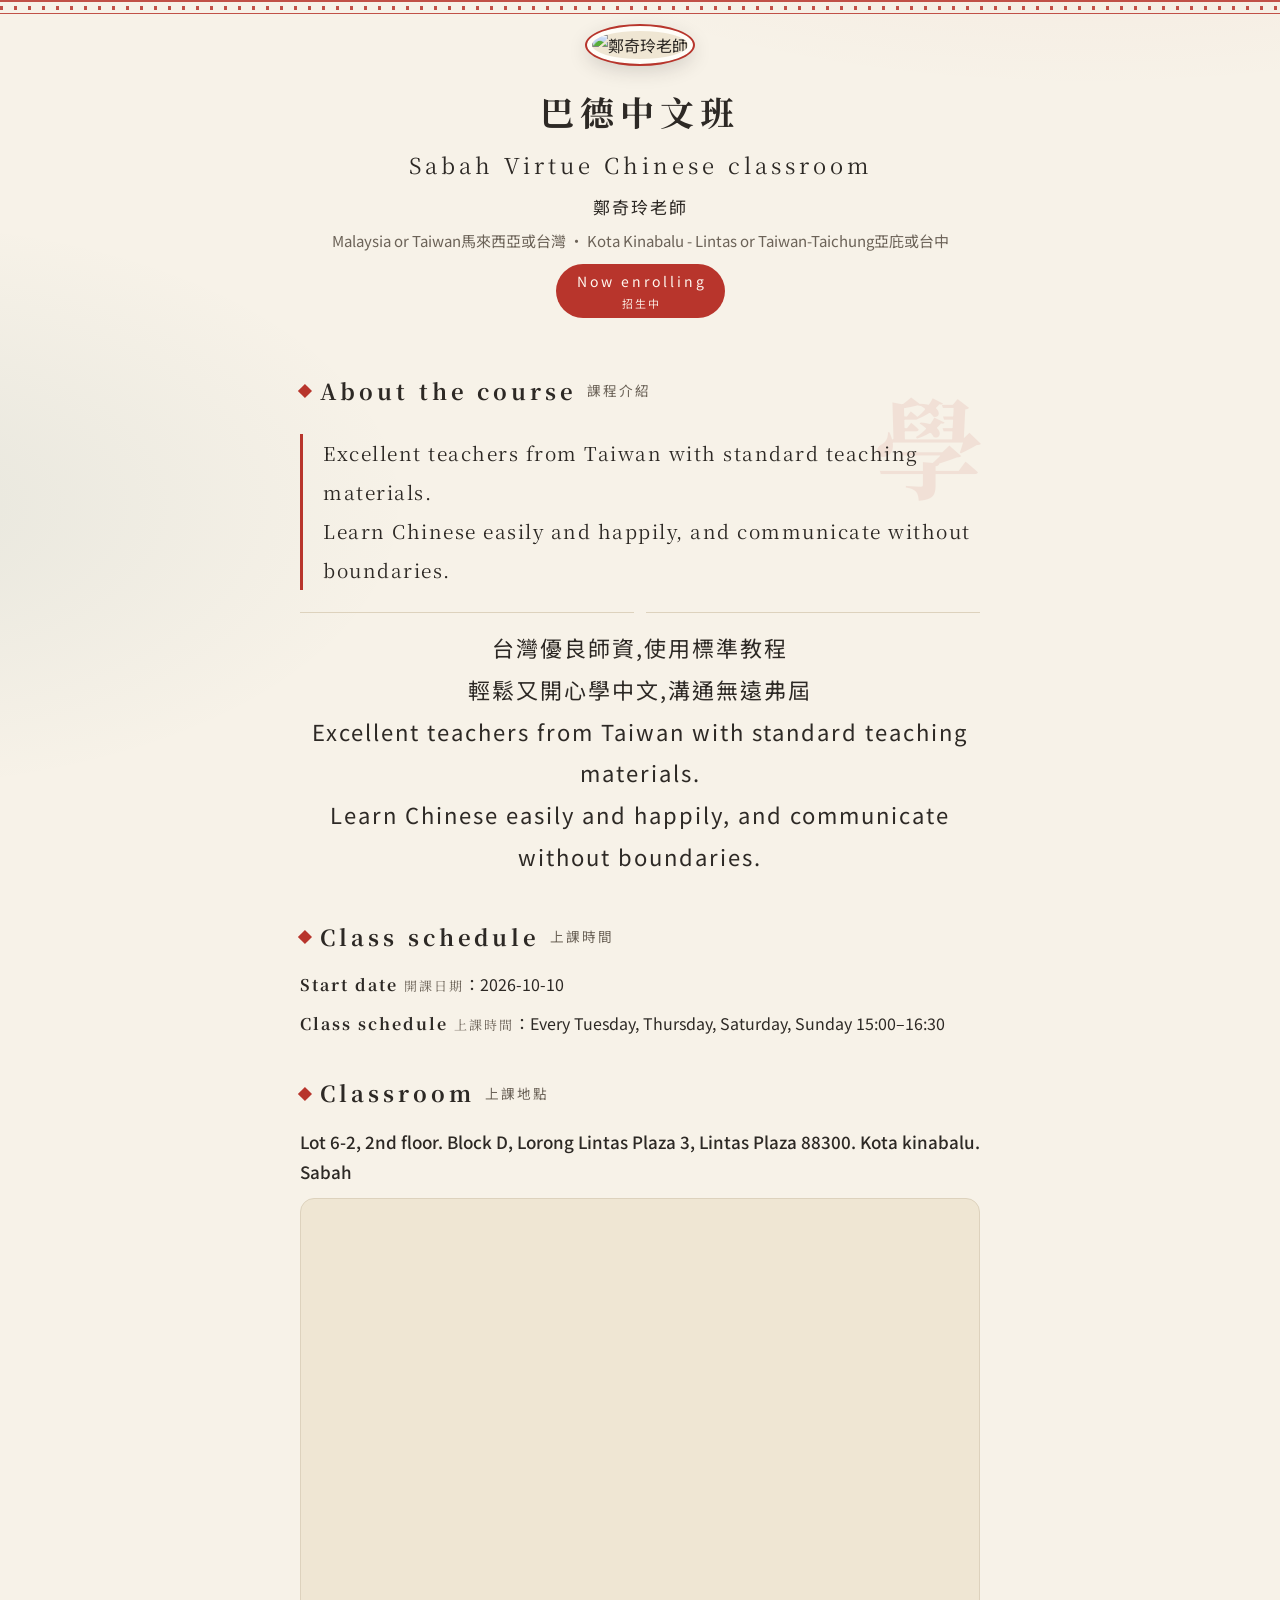
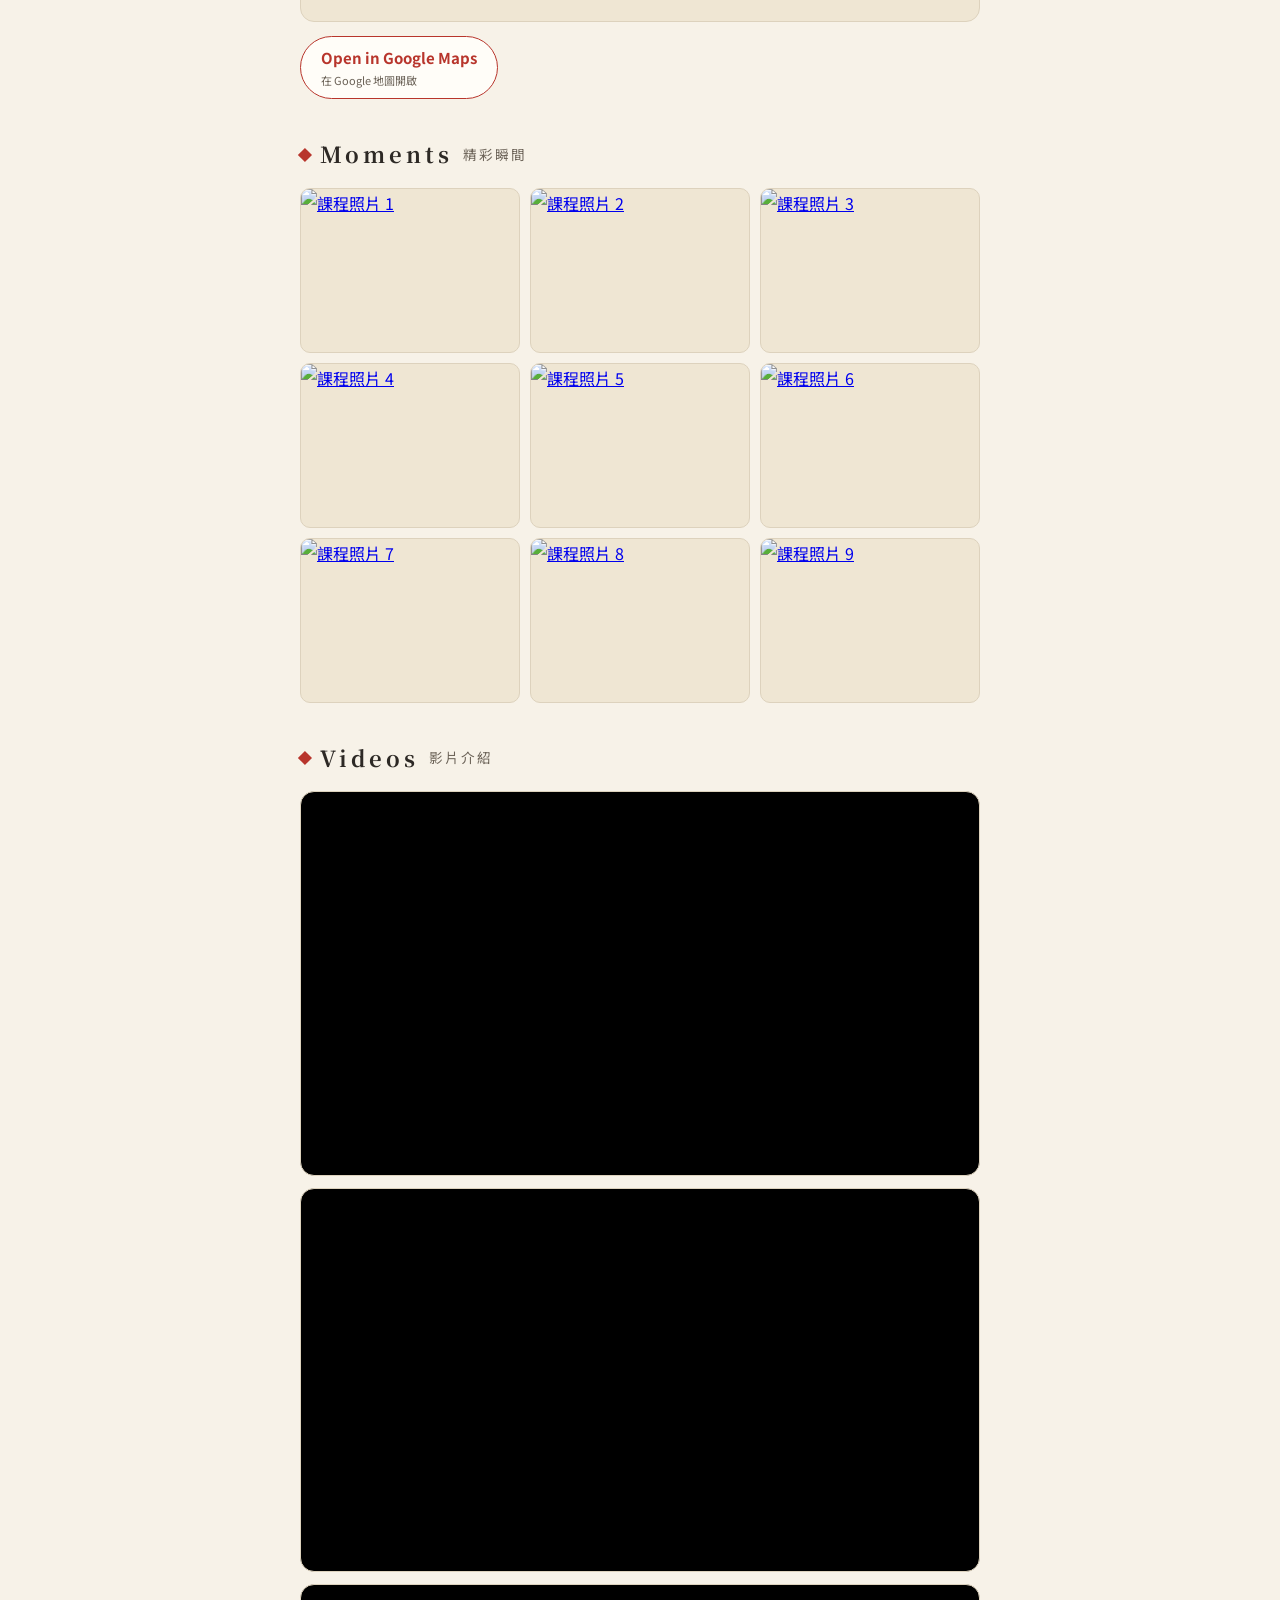
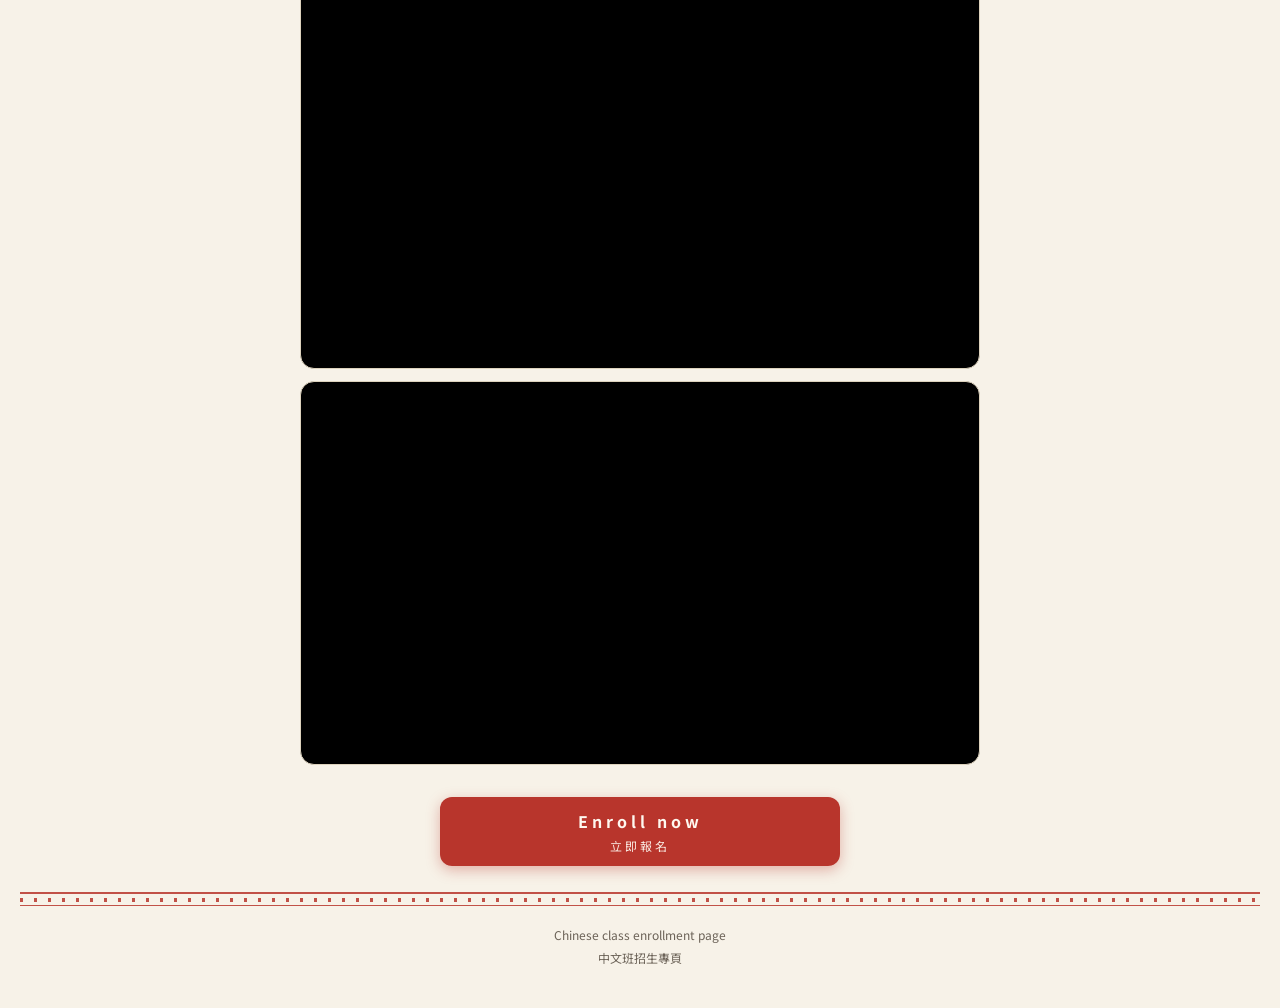
==== commit 40c5dd36: "招生頁自動更新 2026-10-13T09:52:37Z" ====
--- a/enroll/chi-ling/index.html
+++ b/enroll/chi-ling/index.html
@@ -242,8 +242,8 @@
     <section class="section" aria-label="About the course"><h2 class="section-title"><span class="sec-local">About the course</span><span class="sec-zh">課程介紹</span></h2><div class="intro-art"><span class="intro-mark" aria-hidden="true">學</span><div class="intro-verse"><p>Excellent teachers from Taiwan with standard teaching materials.<br>Learn Chinese easily and happily, and communicate without boundaries.</p></div><div class="intro-sep" aria-hidden="true"></div><div class="intro-zh-text"><p>台灣優良師資,使用標準教程<br>輕鬆又開心學中文,溝通無遠弗屆<br>Excellent teachers from Taiwan with standard teaching materials.<br>Learn Chinese easily and happily, and communicate without boundaries.</p></div></div></section>
     <section class="section" aria-label="Class schedule"><h2 class="section-title"><span class="sec-local">Class schedule</span><span class="sec-zh">上課時間</span></h2><div class="schedule-card"><p><strong><span class="lb-local">Start date</span> <span class="lb-zh">開課日期</span></strong>：2026-10-10</p><p><strong><span class="lb-local">Class schedule</span> <span class="lb-zh">上課時間</span></strong>：Every Tuesday, Thursday, Saturday, Sunday 15:00–16:30</p></div></section>
     <section class="section" aria-label="Classroom"><h2 class="section-title"><span class="sec-local">Classroom</span><span class="sec-zh">上課地點</span></h2><p class="map-address">Lot 6-2, 2nd floor. Block D, Lorong Lintas Plaza 3, Lintas Plaza 88300. Kota kinabalu. Sabah</p><div class="map-wrap"><iframe src="https://www.google.com/maps?q=5.946382,116.088554&amp;z=16&amp;output=embed" title="教室地圖" loading="lazy" referrerpolicy="no-referrer-when-downgrade"></iframe></div><a class="map-open" href="https://www.google.com/maps/search/?api=1&amp;query=5.946382,116.088554" target="_blank" rel="noopener"><span class="lb-local">Open in Google Maps</span> <span class="lb-zh">在 Google 地圖開啟</span></a></section>
-    <section class="section" aria-label="Moments"><h2 class="section-title"><span class="sec-local">Moments</span><span class="sec-zh">精彩瞬間</span></h2><div class="gallery"><a class="g-thumb" href="#g0"><img src="https://firebasestorage.googleapis.com/v0/b/my-chinese-sentence-bank-v3.firebasestorage.app/o/enroll%2F7Zl9ZBmoELXYQCz175ms0uSG6B73%2Fimg-1791466266051.jpg?alt=media&amp;token=b46a3cc1-6f1b-413e-83ed-8c666a830e32" alt="課程照片 1" loading="lazy"></a><a class="g-thumb" href="#g1"><img src="https://firebasestorage.googleapis.com/v0/b/my-chinese-sentence-bank-v3.firebasestorage.app/o/enroll%2F7Zl9ZBmoELXYQCz175ms0uSG6B73%2Fimg-1791470137867.jpg?alt=media&amp;token=84ba395e-6a41-4e07-ad87-c016dc58287a" alt="課程照片 2" loading="lazy"></a><a class="g-thumb" href="#g2"><img src="https://firebasestorage.googleapis.com/v0/b/my-chinese-sentence-bank-v3.firebasestorage.app/o/enroll%2F7Zl9ZBmoELXYQCz175ms0uSG6B73%2Fimg-1791514908068.jpg?alt=media&amp;token=a74e9032-0c2e-4685-8ac6-aa174a2d2954" alt="課程照片 3" loading="lazy"></a><a class="g-thumb" href="#g3"><img src="https://firebasestorage.googleapis.com/v0/b/my-chinese-sentence-bank-v3.firebasestorage.app/o/enroll%2F7Zl9ZBmoELXYQCz175ms0uSG6B73%2Fimg-1791514933180.jpg?alt=media&amp;token=e838b2f8-82b6-4b48-bb02-030cd636916c" alt="課程照片 4" loading="lazy"></a><a class="g-thumb" href="#g4"><img src="https://firebasestorage.googleapis.com/v0/b/my-chinese-sentence-bank-v3.firebasestorage.app/o/enroll%2F7Zl9ZBmoELXYQCz175ms0uSG6B73%2Fimg-1791515143484.jpg?alt=media&amp;token=0d62fe5f-4d83-4ff7-8f29-95b477c48316" alt="課程照片 5" loading="lazy"></a><a class="g-thumb" href="#g5"><img src="https://firebasestorage.googleapis.com/v0/b/my-chinese-sentence-bank-v3.firebasestorage.app/o/enroll%2F7Zl9ZBmoELXYQCz175ms0uSG6B73%2Fimg-1791515476094.jpg?alt=media&amp;token=4d2a96e6-1628-4658-bd4d-972327078ec0" alt="課程照片 6" loading="lazy"></a><a class="g-thumb" href="#g6"><img src="https://firebasestorage.googleapis.com/v0/b/my-chinese-sentence-bank-v3.firebasestorage.app/o/enroll%2F7Zl9ZBmoELXYQCz175ms0uSG6B73%2Fimg-1791515726312.jpg?alt=media&amp;token=bd76c2ab-c0e9-42af-b371-14a496903487" alt="課程照片 7" loading="lazy"></a><a class="g-thumb" href="#g7"><img src="https://firebasestorage.googleapis.com/v0/b/my-chinese-sentence-bank-v3.firebasestorage.app/o/enroll%2F7Zl9ZBmoELXYQCz175ms0uSG6B73%2Fimg-1791515934117.jpg?alt=media&amp;token=7e900f81-1bb8-4a03-b4a8-89f3024a7714" alt="課程照片 8" loading="lazy"></a><a class="g-thumb" href="#g8"><img src="https://firebasestorage.googleapis.com/v0/b/my-chinese-sentence-bank-v3.firebasestorage.app/o/enroll%2F7Zl9ZBmoELXYQCz175ms0uSG6B73%2Fimg-1791516399561.jpg?alt=media&amp;token=a8ce812a-f2c9-4913-8ec3-01eea59ffeb5" alt="課程照片 9" loading="lazy"></a></div><div class="lightbox" id="g0" role="dialog" aria-label="課程照片 1"><a class="lb-close" href="#!" aria-label="關閉"></a><a class="lb-x" href="#!" aria-label="關閉">✕</a><a class="lb-prev" href="#g8" aria-label="上一張">‹</a><a class="lb-next" href="#g1" aria-label="下一張">›</a><input class="lb-zoom" type="checkbox" id="gz0" aria-hidden="true" tabindex="-1"><label class="lb-stage" for="gz0"><img src="https://firebasestorage.googleapis.com/v0/b/my-chinese-sentence-bank-v3.firebasestorage.app/o/enroll%2F7Zl9ZBmoELXYQCz175ms0uSG6B73%2Fimg-1791466266051.jpg?alt=media&amp;token=b46a3cc1-6f1b-413e-83ed-8c666a830e32" alt="課程照片 1" title="點擊放大／縮小"></label></div><div class="lightbox" id="g1" role="dialog" aria-label="課程照片 2"><a class="lb-close" href="#!" aria-label="關閉"></a><a class="lb-x" href="#!" aria-label="關閉">✕</a><a class="lb-prev" href="#g0" aria-label="上一張">‹</a><a class="lb-next" href="#g2" aria-label="下一張">›</a><input class="lb-zoom" type="checkbox" id="gz1" aria-hidden="true" tabindex="-1"><label class="lb-stage" for="gz1"><img src="https://firebasestorage.googleapis.com/v0/b/my-chinese-sentence-bank-v3.firebasestorage.app/o/enroll%2F7Zl9ZBmoELXYQCz175ms0uSG6B73%2Fimg-1791470137867.jpg?alt=media&amp;token=84ba395e-6a41-4e07-ad87-c016dc58287a" alt="課程照片 2" title="點擊放大／縮小"></label></div><div class="lightbox" id="g2" role="dialog" aria-label="課程照片 3"><a class="lb-close" href="#!" aria-label="關閉"></a><a class="lb-x" href="#!" aria-label="關閉">✕</a><a class="lb-prev" href="#g1" aria-label="上一張">‹</a><a class="lb-next" href="#g3" aria-label="下一張">›</a><input class="lb-zoom" type="checkbox" id="gz2" aria-hidden="true" tabindex="-1"><label class="lb-stage" for="gz2"><img src="https://firebasestorage.googleapis.com/v0/b/my-chinese-sentence-bank-v3.firebasestorage.app/o/enroll%2F7Zl9ZBmoELXYQCz175ms0uSG6B73%2Fimg-1791514908068.jpg?alt=media&amp;token=a74e9032-0c2e-4685-8ac6-aa174a2d2954" alt="課程照片 3" title="點擊放大／縮小"></label></div><div class="lightbox" id="g3" role="dialog" aria-label="課程照片 4"><a class="lb-close" href="#!" aria-label="關閉"></a><a class="lb-x" href="#!" aria-label="關閉">✕</a><a class="lb-prev" href="#g2" aria-label="上一張">‹</a><a class="lb-next" href="#g4" aria-label="下一張">›</a><input class="lb-zoom" type="checkbox" id="gz3" aria-hidden="true" tabindex="-1"><label class="lb-stage" for="gz3"><img src="https://firebasestorage.googleapis.com/v0/b/my-chinese-sentence-bank-v3.firebasestorage.app/o/enroll%2F7Zl9ZBmoELXYQCz175ms0uSG6B73%2Fimg-1791514933180.jpg?alt=media&amp;token=e838b2f8-82b6-4b48-bb02-030cd636916c" alt="課程照片 4" title="點擊放大／縮小"></label></div><div class="lightbox" id="g4" role="dialog" aria-label="課程照片 5"><a class="lb-close" href="#!" aria-label="關閉"></a><a class="lb-x" href="#!" aria-label="關閉">✕</a><a class="lb-prev" href="#g3" aria-label="上一張">‹</a><a class="lb-next" href="#g5" aria-label="下一張">›</a><input class="lb-zoom" type="checkbox" id="gz4" aria-hidden="true" tabindex="-1"><label class="lb-stage" for="gz4"><img src="https://firebasestorage.googleapis.com/v0/b/my-chinese-sentence-bank-v3.firebasestorage.app/o/enroll%2F7Zl9ZBmoELXYQCz175ms0uSG6B73%2Fimg-1791515143484.jpg?alt=media&amp;token=0d62fe5f-4d83-4ff7-8f29-95b477c48316" alt="課程照片 5" title="點擊放大／縮小"></label></div><div class="lightbox" id="g5" role="dialog" aria-label="課程照片 6"><a class="lb-close" href="#!" aria-label="關閉"></a><a class="lb-x" href="#!" aria-label="關閉">✕</a><a class="lb-prev" href="#g4" aria-label="上一張">‹</a><a class="lb-next" href="#g6" aria-label="下一張">›</a><input class="lb-zoom" type="checkbox" id="gz5" aria-hidden="true" tabindex="-1"><label class="lb-stage" for="gz5"><img src="https://firebasestorage.googleapis.com/v0/b/my-chinese-sentence-bank-v3.firebasestorage.app/o/enroll%2F7Zl9ZBmoELXYQCz175ms0uSG6B73%2Fimg-1791515476094.jpg?alt=media&amp;token=4d2a96e6-1628-4658-bd4d-972327078ec0" alt="課程照片 6" title="點擊放大／縮小"></label></div><div class="lightbox" id="g6" role="dialog" aria-label="課程照片 7"><a class="lb-close" href="#!" aria-label="關閉"></a><a class="lb-x" href="#!" aria-label="關閉">✕</a><a class="lb-prev" href="#g5" aria-label="上一張">‹</a><a class="lb-next" href="#g7" aria-label="下一張">›</a><input class="lb-zoom" type="checkbox" id="gz6" aria-hidden="true" tabindex="-1"><label class="lb-stage" for="gz6"><img src="https://firebasestorage.googleapis.com/v0/b/my-chinese-sentence-bank-v3.firebasestorage.app/o/enroll%2F7Zl9ZBmoELXYQCz175ms0uSG6B73%2Fimg-1791515726312.jpg?alt=media&amp;token=bd76c2ab-c0e9-42af-b371-14a496903487" alt="課程照片 7" title="點擊放大／縮小"></label></div><div class="lightbox" id="g7" role="dialog" aria-label="課程照片 8"><a class="lb-close" href="#!" aria-label="關閉"></a><a class="lb-x" href="#!" aria-label="關閉">✕</a><a class="lb-prev" href="#g6" aria-label="上一張">‹</a><a class="lb-next" href="#g8" aria-label="下一張">›</a><input class="lb-zoom" type="checkbox" id="gz7" aria-hidden="true" tabindex="-1"><label class="lb-stage" for="gz7"><img src="https://firebasestorage.googleapis.com/v0/b/my-chinese-sentence-bank-v3.firebasestorage.app/o/enroll%2F7Zl9ZBmoELXYQCz175ms0uSG6B73%2Fimg-1791515934117.jpg?alt=media&amp;token=7e900f81-1bb8-4a03-b4a8-89f3024a7714" alt="課程照片 8" title="點擊放大／縮小"></label></div><div class="lightbox" id="g8" role="dialog" aria-label="課程照片 9"><a class="lb-close" href="#!" aria-label="關閉"></a><a class="lb-x" href="#!" aria-label="關閉">✕</a><a class="lb-prev" href="#g7" aria-label="上一張">‹</a><a class="lb-next" href="#g0" aria-label="下一張">›</a><input class="lb-zoom" type="checkbox" id="gz8" aria-hidden="true" tabindex="-1"><label class="lb-stage" for="gz8"><img src="https://firebasestorage.googleapis.com/v0/b/my-chinese-sentence-bank-v3.firebasestorage.app/o/enroll%2F7Zl9ZBmoELXYQCz175ms0uSG6B73%2Fimg-1791516399561.jpg?alt=media&amp;token=a8ce812a-f2c9-4913-8ec3-01eea59ffeb5" alt="課程照片 9" title="點擊放大／縮小"></label></div></section>
-    <section class="section" aria-label="Videos"><h2 class="section-title"><span class="sec-local">Videos</span><span class="sec-zh">影片介紹</span></h2><div class="video-list"><div class="video-wrap"><iframe src="https://www.youtube-nocookie.com/embed/LZwxkRQb9Y4" title="課程介紹影片" allow="accelerometer; autoplay; clipboard-write; encrypted-media; gyroscope; picture-in-picture" allowfullscreen loading="lazy"></iframe></div><div class="video-wrap"><iframe src="https://www.youtube-nocookie.com/embed/0771KkV4ELk" title="課程介紹影片" allow="accelerometer; autoplay; clipboard-write; encrypted-media; gyroscope; picture-in-picture" allowfullscreen loading="lazy"></iframe></div><div class="video-wrap"><iframe src="https://www.youtube-nocookie.com/embed/03qV16clyoA" title="課程介紹影片" allow="accelerometer; autoplay; clipboard-write; encrypted-media; gyroscope; picture-in-picture" allowfullscreen loading="lazy"></iframe></div><div class="video-wrap"><iframe src="https://www.youtube-nocookie.com/embed/k5jV5dcKJvo" title="課程介紹影片" allow="accelerometer; autoplay; clipboard-write; encrypted-media; gyroscope; picture-in-picture" allowfullscreen loading="lazy"></iframe></div><div class="video-wrap"><iframe src="https://www.youtube-nocookie.com/embed/8JqTMsTWngM" title="課程介紹影片" allow="accelerometer; autoplay; clipboard-write; encrypted-media; gyroscope; picture-in-picture" allowfullscreen loading="lazy"></iframe></div></div></section>
+    <section class="section" aria-label="Moments"><h2 class="section-title"><span class="sec-local">Moments</span><span class="sec-zh">精彩瞬間</span></h2><div class="gallery"><a class="g-thumb" href="#g0"><img src="https://firebasestorage.googleapis.com/v0/b/my-chinese-sentence-bank-v3.firebasestorage.app/o/enroll%2F7Zl9ZBmoELXYQCz175ms0uSG6B73%2Fimg-1791466266051.jpg?alt=media&amp;token=b46a3cc1-6f1b-413e-83ed-8c666a830e32" alt="課程照片 1" loading="lazy"></a><a class="g-thumb" href="#g1"><img src="https://firebasestorage.googleapis.com/v0/b/my-chinese-sentence-bank-v3.firebasestorage.app/o/enroll%2F7Zl9ZBmoELXYQCz175ms0uSG6B73%2Fimg-1791880749262.jpg?alt=media&amp;token=bf099d86-46a1-48fc-b9c2-668685d4fb9b" alt="課程照片 2" loading="lazy"></a><a class="g-thumb" href="#g2"><img src="https://firebasestorage.googleapis.com/v0/b/my-chinese-sentence-bank-v3.firebasestorage.app/o/enroll%2F7Zl9ZBmoELXYQCz175ms0uSG6B73%2Fimg-1791882447730.jpg?alt=media&amp;token=e88384b4-1597-4668-ad27-216302075d44" alt="課程照片 3" loading="lazy"></a><a class="g-thumb" href="#g3"><img src="https://firebasestorage.googleapis.com/v0/b/my-chinese-sentence-bank-v3.firebasestorage.app/o/enroll%2F7Zl9ZBmoELXYQCz175ms0uSG6B73%2Fimg-1791882460239.jpg?alt=media&amp;token=b888181f-dcca-40bc-a3f3-b5d5d704500b" alt="課程照片 4" loading="lazy"></a><a class="g-thumb" href="#g4"><img src="https://firebasestorage.googleapis.com/v0/b/my-chinese-sentence-bank-v3.firebasestorage.app/o/enroll%2F7Zl9ZBmoELXYQCz175ms0uSG6B73%2Fimg-1791882520076.jpg?alt=media&amp;token=ba90f200-a519-465e-bc0a-c0d7154f146a" alt="課程照片 5" loading="lazy"></a><a class="g-thumb" href="#g5"><img src="https://firebasestorage.googleapis.com/v0/b/my-chinese-sentence-bank-v3.firebasestorage.app/o/enroll%2F7Zl9ZBmoELXYQCz175ms0uSG6B73%2Fimg-1791882544032.jpg?alt=media&amp;token=f90bc733-a8e7-4ea6-b3f8-f1fc04bb4373" alt="課程照片 6" loading="lazy"></a><a class="g-thumb" href="#g6"><img src="https://firebasestorage.googleapis.com/v0/b/my-chinese-sentence-bank-v3.firebasestorage.app/o/enroll%2F7Zl9ZBmoELXYQCz175ms0uSG6B73%2Fimg-1791882998382.jpg?alt=media&amp;token=8957b89a-b62a-489b-b1de-f867c1e7c4f8" alt="課程照片 7" loading="lazy"></a><a class="g-thumb" href="#g7"><img src="https://firebasestorage.googleapis.com/v0/b/my-chinese-sentence-bank-v3.firebasestorage.app/o/enroll%2F7Zl9ZBmoELXYQCz175ms0uSG6B73%2Fimg-1791883080952.jpg?alt=media&amp;token=e6e433ab-f3f5-4da6-bff9-0f82722aa704" alt="課程照片 8" loading="lazy"></a><a class="g-thumb" href="#g8"><img src="https://firebasestorage.googleapis.com/v0/b/my-chinese-sentence-bank-v3.firebasestorage.app/o/enroll%2F7Zl9ZBmoELXYQCz175ms0uSG6B73%2Fimg-1791883118414.jpg?alt=media&amp;token=5c959ce6-0835-4129-aee2-12a3a2439095" alt="課程照片 9" loading="lazy"></a></div><div class="lightbox" id="g0" role="dialog" aria-label="課程照片 1"><a class="lb-close" href="#!" aria-label="關閉"></a><a class="lb-x" href="#!" aria-label="關閉">✕</a><a class="lb-prev" href="#g8" aria-label="上一張">‹</a><a class="lb-next" href="#g1" aria-label="下一張">›</a><input class="lb-zoom" type="checkbox" id="gz0" aria-hidden="true" tabindex="-1"><label class="lb-stage" for="gz0"><img src="https://firebasestorage.googleapis.com/v0/b/my-chinese-sentence-bank-v3.firebasestorage.app/o/enroll%2F7Zl9ZBmoELXYQCz175ms0uSG6B73%2Fimg-1791466266051.jpg?alt=media&amp;token=b46a3cc1-6f1b-413e-83ed-8c666a830e32" alt="課程照片 1" title="點擊放大／縮小"></label></div><div class="lightbox" id="g1" role="dialog" aria-label="課程照片 2"><a class="lb-close" href="#!" aria-label="關閉"></a><a class="lb-x" href="#!" aria-label="關閉">✕</a><a class="lb-prev" href="#g0" aria-label="上一張">‹</a><a class="lb-next" href="#g2" aria-label="下一張">›</a><input class="lb-zoom" type="checkbox" id="gz1" aria-hidden="true" tabindex="-1"><label class="lb-stage" for="gz1"><img src="https://firebasestorage.googleapis.com/v0/b/my-chinese-sentence-bank-v3.firebasestorage.app/o/enroll%2F7Zl9ZBmoELXYQCz175ms0uSG6B73%2Fimg-1791880749262.jpg?alt=media&amp;token=bf099d86-46a1-48fc-b9c2-668685d4fb9b" alt="課程照片 2" title="點擊放大／縮小"></label></div><div class="lightbox" id="g2" role="dialog" aria-label="課程照片 3"><a class="lb-close" href="#!" aria-label="關閉"></a><a class="lb-x" href="#!" aria-label="關閉">✕</a><a class="lb-prev" href="#g1" aria-label="上一張">‹</a><a class="lb-next" href="#g3" aria-label="下一張">›</a><input class="lb-zoom" type="checkbox" id="gz2" aria-hidden="true" tabindex="-1"><label class="lb-stage" for="gz2"><img src="https://firebasestorage.googleapis.com/v0/b/my-chinese-sentence-bank-v3.firebasestorage.app/o/enroll%2F7Zl9ZBmoELXYQCz175ms0uSG6B73%2Fimg-1791882447730.jpg?alt=media&amp;token=e88384b4-1597-4668-ad27-216302075d44" alt="課程照片 3" title="點擊放大／縮小"></label></div><div class="lightbox" id="g3" role="dialog" aria-label="課程照片 4"><a class="lb-close" href="#!" aria-label="關閉"></a><a class="lb-x" href="#!" aria-label="關閉">✕</a><a class="lb-prev" href="#g2" aria-label="上一張">‹</a><a class="lb-next" href="#g4" aria-label="下一張">›</a><input class="lb-zoom" type="checkbox" id="gz3" aria-hidden="true" tabindex="-1"><label class="lb-stage" for="gz3"><img src="https://firebasestorage.googleapis.com/v0/b/my-chinese-sentence-bank-v3.firebasestorage.app/o/enroll%2F7Zl9ZBmoELXYQCz175ms0uSG6B73%2Fimg-1791882460239.jpg?alt=media&amp;token=b888181f-dcca-40bc-a3f3-b5d5d704500b" alt="課程照片 4" title="點擊放大／縮小"></label></div><div class="lightbox" id="g4" role="dialog" aria-label="課程照片 5"><a class="lb-close" href="#!" aria-label="關閉"></a><a class="lb-x" href="#!" aria-label="關閉">✕</a><a class="lb-prev" href="#g3" aria-label="上一張">‹</a><a class="lb-next" href="#g5" aria-label="下一張">›</a><input class="lb-zoom" type="checkbox" id="gz4" aria-hidden="true" tabindex="-1"><label class="lb-stage" for="gz4"><img src="https://firebasestorage.googleapis.com/v0/b/my-chinese-sentence-bank-v3.firebasestorage.app/o/enroll%2F7Zl9ZBmoELXYQCz175ms0uSG6B73%2Fimg-1791882520076.jpg?alt=media&amp;token=ba90f200-a519-465e-bc0a-c0d7154f146a" alt="課程照片 5" title="點擊放大／縮小"></label></div><div class="lightbox" id="g5" role="dialog" aria-label="課程照片 6"><a class="lb-close" href="#!" aria-label="關閉"></a><a class="lb-x" href="#!" aria-label="關閉">✕</a><a class="lb-prev" href="#g4" aria-label="上一張">‹</a><a class="lb-next" href="#g6" aria-label="下一張">›</a><input class="lb-zoom" type="checkbox" id="gz5" aria-hidden="true" tabindex="-1"><label class="lb-stage" for="gz5"><img src="https://firebasestorage.googleapis.com/v0/b/my-chinese-sentence-bank-v3.firebasestorage.app/o/enroll%2F7Zl9ZBmoELXYQCz175ms0uSG6B73%2Fimg-1791882544032.jpg?alt=media&amp;token=f90bc733-a8e7-4ea6-b3f8-f1fc04bb4373" alt="課程照片 6" title="點擊放大／縮小"></label></div><div class="lightbox" id="g6" role="dialog" aria-label="課程照片 7"><a class="lb-close" href="#!" aria-label="關閉"></a><a class="lb-x" href="#!" aria-label="關閉">✕</a><a class="lb-prev" href="#g5" aria-label="上一張">‹</a><a class="lb-next" href="#g7" aria-label="下一張">›</a><input class="lb-zoom" type="checkbox" id="gz6" aria-hidden="true" tabindex="-1"><label class="lb-stage" for="gz6"><img src="https://firebasestorage.googleapis.com/v0/b/my-chinese-sentence-bank-v3.firebasestorage.app/o/enroll%2F7Zl9ZBmoELXYQCz175ms0uSG6B73%2Fimg-1791882998382.jpg?alt=media&amp;token=8957b89a-b62a-489b-b1de-f867c1e7c4f8" alt="課程照片 7" title="點擊放大／縮小"></label></div><div class="lightbox" id="g7" role="dialog" aria-label="課程照片 8"><a class="lb-close" href="#!" aria-label="關閉"></a><a class="lb-x" href="#!" aria-label="關閉">✕</a><a class="lb-prev" href="#g6" aria-label="上一張">‹</a><a class="lb-next" href="#g8" aria-label="下一張">›</a><input class="lb-zoom" type="checkbox" id="gz7" aria-hidden="true" tabindex="-1"><label class="lb-stage" for="gz7"><img src="https://firebasestorage.googleapis.com/v0/b/my-chinese-sentence-bank-v3.firebasestorage.app/o/enroll%2F7Zl9ZBmoELXYQCz175ms0uSG6B73%2Fimg-1791883080952.jpg?alt=media&amp;token=e6e433ab-f3f5-4da6-bff9-0f82722aa704" alt="課程照片 8" title="點擊放大／縮小"></label></div><div class="lightbox" id="g8" role="dialog" aria-label="課程照片 9"><a class="lb-close" href="#!" aria-label="關閉"></a><a class="lb-x" href="#!" aria-label="關閉">✕</a><a class="lb-prev" href="#g7" aria-label="上一張">‹</a><a class="lb-next" href="#g0" aria-label="下一張">›</a><input class="lb-zoom" type="checkbox" id="gz8" aria-hidden="true" tabindex="-1"><label class="lb-stage" for="gz8"><img src="https://firebasestorage.googleapis.com/v0/b/my-chinese-sentence-bank-v3.firebasestorage.app/o/enroll%2F7Zl9ZBmoELXYQCz175ms0uSG6B73%2Fimg-1791883118414.jpg?alt=media&amp;token=5c959ce6-0835-4129-aee2-12a3a2439095" alt="課程照片 9" title="點擊放大／縮小"></label></div></section>
+    <section class="section" aria-label="Videos"><h2 class="section-title"><span class="sec-local">Videos</span><span class="sec-zh">影片介紹</span></h2><div class="video-list"><div class="video-wrap"><iframe src="https://www.youtube-nocookie.com/embed/LZwxkRQb9Y4" title="課程介紹影片" allow="accelerometer; autoplay; clipboard-write; encrypted-media; gyroscope; picture-in-picture" allowfullscreen loading="lazy"></iframe></div><div class="video-wrap"><iframe src="https://www.youtube-nocookie.com/embed/0771KkV4ELk" title="課程介紹影片" allow="accelerometer; autoplay; clipboard-write; encrypted-media; gyroscope; picture-in-picture" allowfullscreen loading="lazy"></iframe></div><div class="video-wrap"><iframe src="https://www.youtube-nocookie.com/embed/k5jV5dcKJvo" title="課程介紹影片" allow="accelerometer; autoplay; clipboard-write; encrypted-media; gyroscope; picture-in-picture" allowfullscreen loading="lazy"></iframe></div><div class="video-wrap"><iframe src="https://www.youtube-nocookie.com/embed/8JqTMsTWngM" title="課程介紹影片" allow="accelerometer; autoplay; clipboard-write; encrypted-media; gyroscope; picture-in-picture" allowfullscreen loading="lazy"></iframe></div></div></section>
     
   </div>
 
